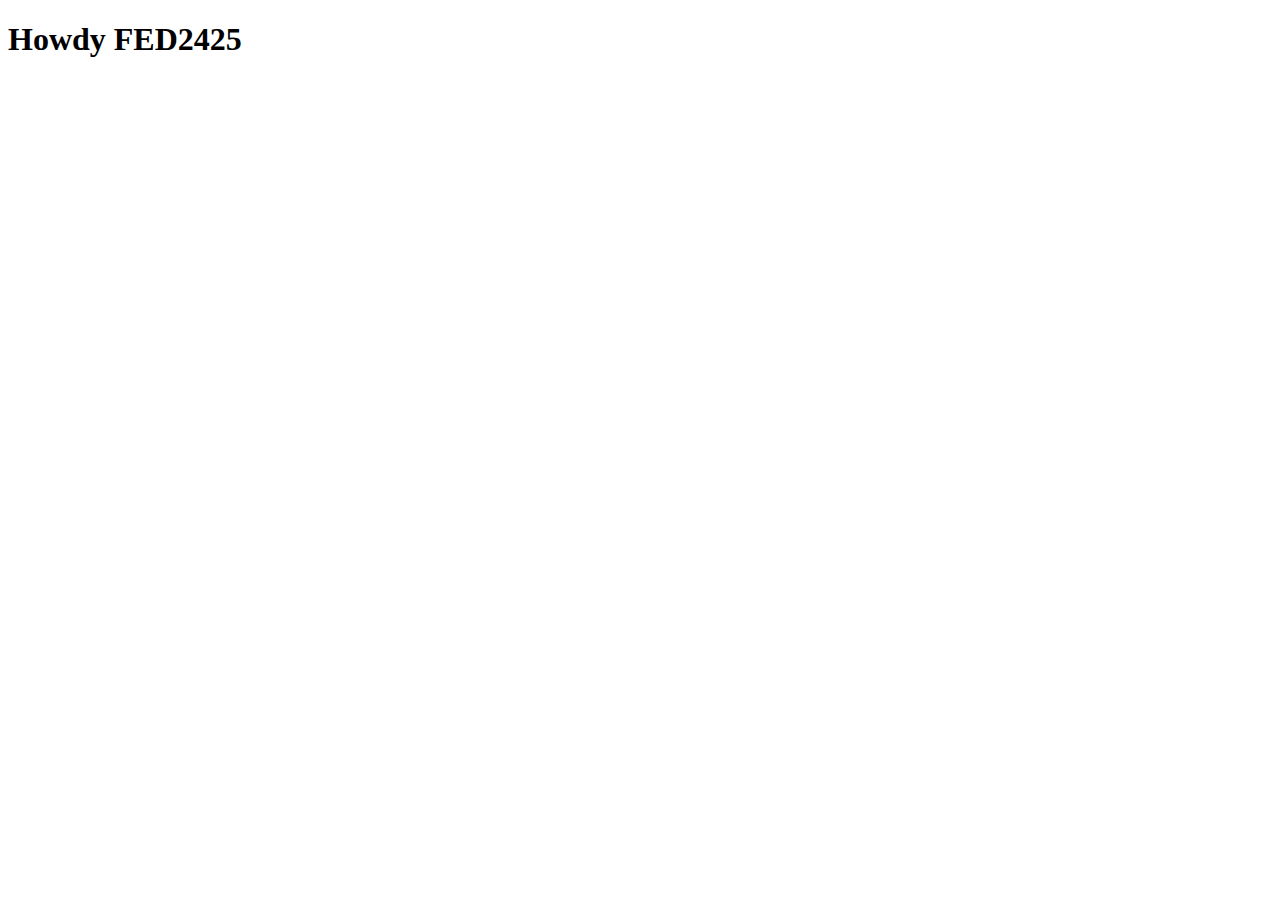
==== index.html @ 62b653eb "Add files via upload" ====
<!DOCTYPE html>
<html lang="nl">
	
<head>
	<meta charset="UTF-8">
	<meta name="author" content="jouw naam">
	<meta name="viewport" content="width=device-width, initial-scale=1">
	
	<title>Howdy FED2425</title>
	
	<link href="styles/style.css" rel="stylesheet">
	<link rel="icon" type="image/svg+xml" href="images/favicon.svg">
</head>

<body>
	<h1>Howdy FED2425</h1>

	<script defer src="scripts/script.js"></script>
</body>
	
</html>
---- styles/style.css ----
/**************/
/* CSS REMEDY */
/**************/
*, *::after, *::before {
  box-sizing:border-box;  
}






/*********************/
/* CUSTOM PROPERTIES */
/*********************/
:root {
	/* startje */
	--color-text:#111;
	--color-background:#eee;
}





/****************/
/* JOUW STYLING */
/****************/

/* jouw code */
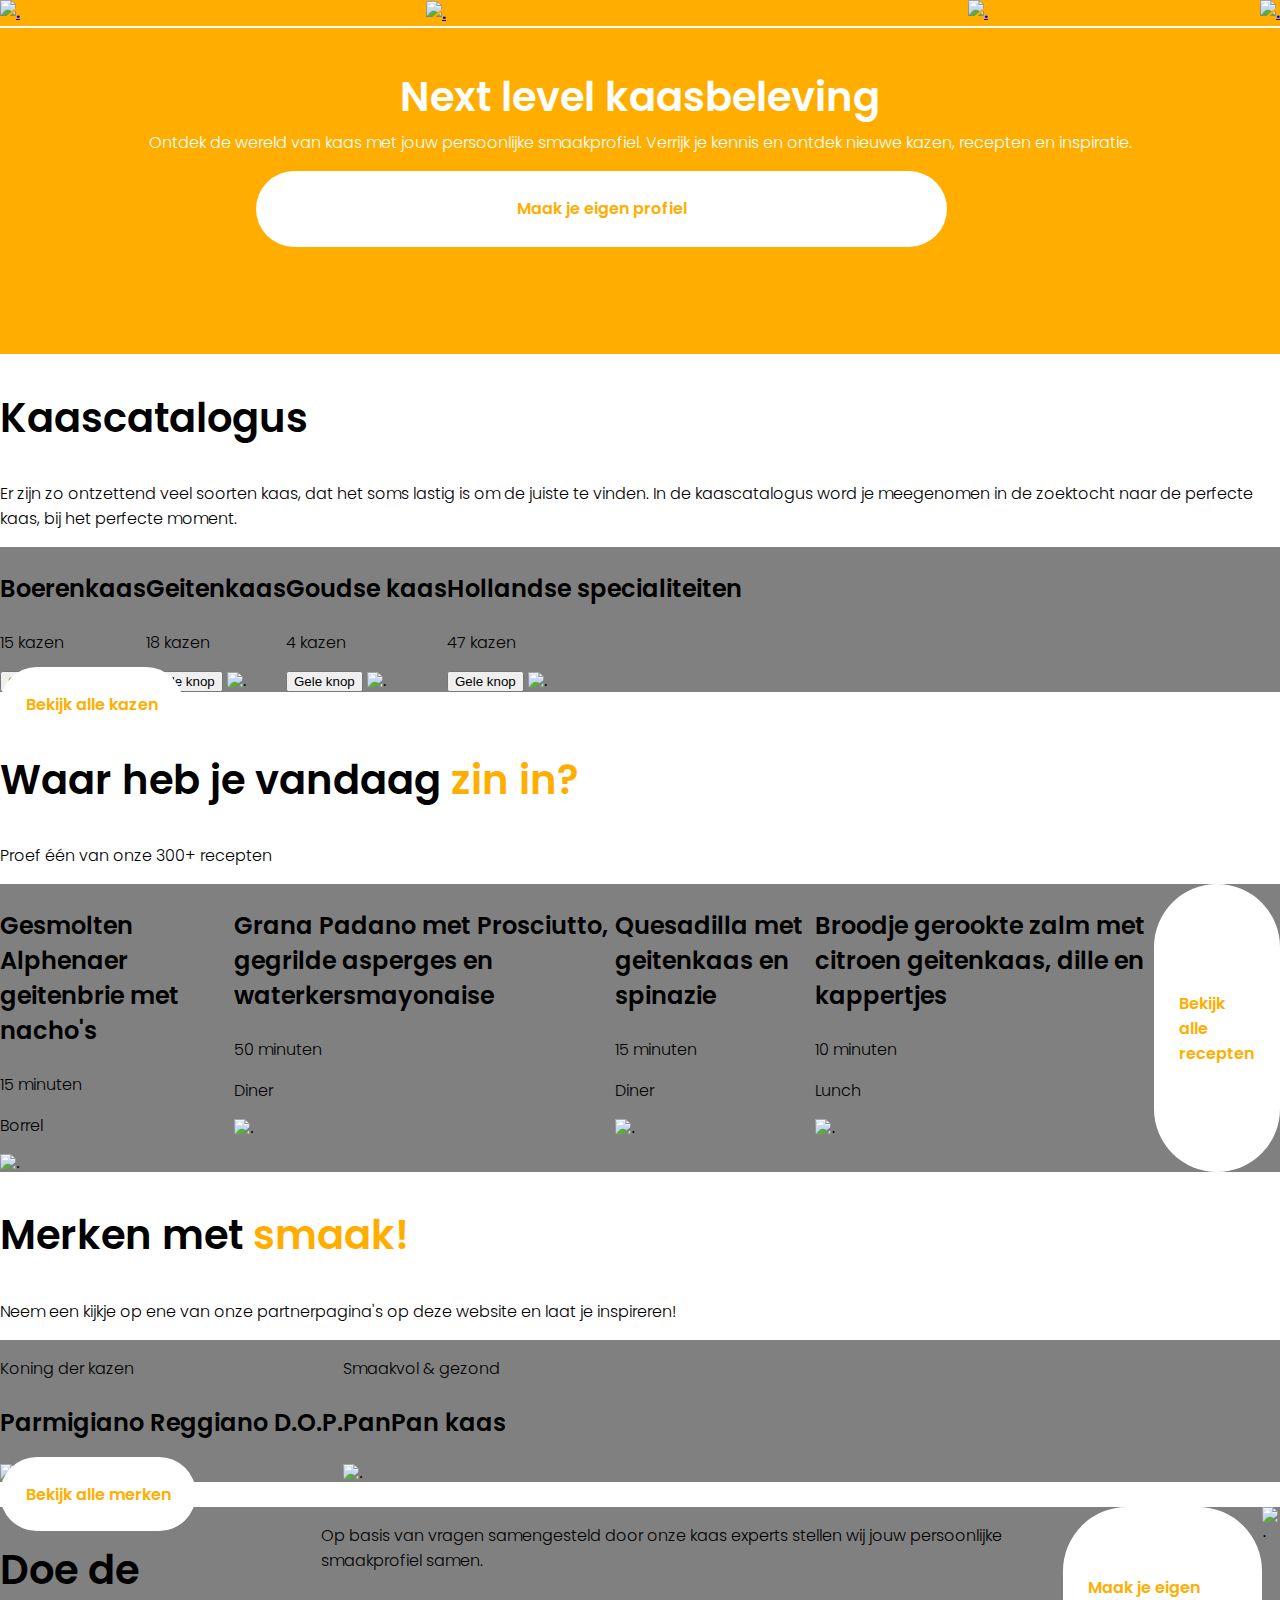
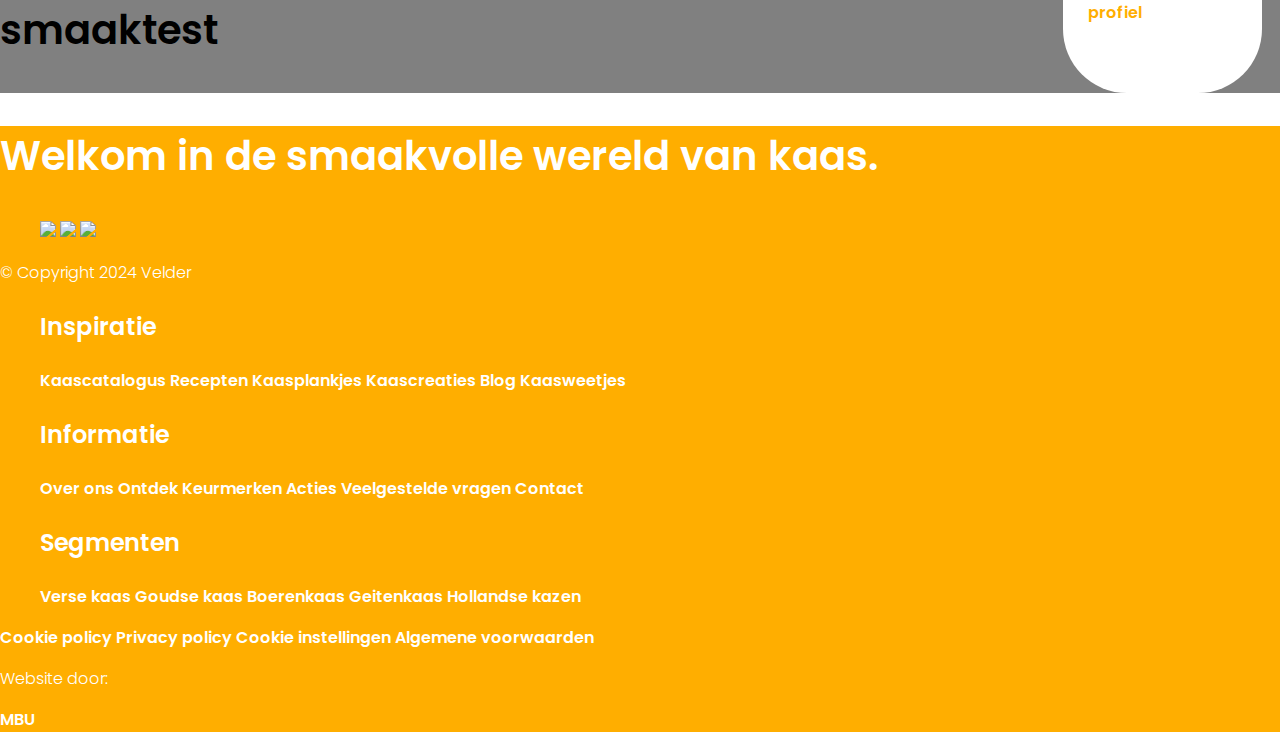
==== commit 94347f37: "Add files via upload" ====
--- a/index.html
+++ b/index.html
@@ -1,21 +1,170 @@
-<!DOCTYPE html>
-<html lang="nl">
-	
-<head>
-	<meta charset="UTF-8">
-	<meta name="author" content="jouw naam">
-	<meta name="viewport" content="width=device-width, initial-scale=1">
-	
-	<title>Howdy FED2425</title>
-	
-	<link href="styles/style.css" rel="stylesheet">
-	<link rel="icon" type="image/svg+xml" href="images/favicon.svg">
-</head>
-
-<body>
-	<h1>Howdy FED2425</h1>
-
-	<script defer src="scripts/script.js"></script>
-</body>
-	
-</html>
+<!DOCTYPE html>
+<html lang="nl">
+<head>
+    <meta charset="UTF-8">
+    <meta name="viewport" content="width=device-width, initial-scale=1.0">
+    <title>Kaas.nl</title>
+    <link rel="stylesheet" href="style.css">
+    <link rel="preconnect" href="https://fonts.googleapis.com">
+    <link rel="preconnect" href="https://fonts.gstatic.com" crossorigin>
+    <link href="https://fonts.googleapis.com/css2?family=Poppins:ital,wght@0,100;0,200;0,300;0,400;0,500;0,600;0,700;0,800;0,900;1,100;1,200;1,300;1,400;1,500;1,600;1,700;1,800;1,900&display=swap" rel="stylesheet">
+</head>
+<body>
+    <header>
+        <nav>
+            <a href="#"><img src="images/menu_burger_wit.png" alt="."></a>
+            <a href="index.html"><img src="images/menu_logo_wit.png" alt="."></a>
+            <a href="#"><img src="images/menu_account_wit.png" alt="."></a>
+            <a href="#"><img src="images/menu_zoek_wit.png" alt="."></a>
+        </nav>
+    </header>
+    <main class="index">
+        <section>
+            <h1>Next level kaasbeleving</h1>
+            <p>Ontdek de wereld van kaas met jouw persoonlijke smaakprofiel. Verrijk je kennis en ontdek nieuwe kazen, recepten en inspiratie.</p>
+            <a href="kaasprofiel.html">Maak je eigen profiel</a>
+            <img src="images/kaasplank.jpg" alt=".">
+            <div>
+                <!-- <img src="images/inspireren_pijl.png" alt=".">
+                <img src="images/inspireren_tekst.png" alt="."> -->
+            </div>
+        </section>
+        <h2>Kaascatalogus</h2>
+        <p>Er zijn zo ontzettend veel soorten kaas, dat het soms lastig is om de juiste te vinden. In de kaascatalogus word je meegenomen in de zoektocht naar de perfecte kaas, bij het perfecte moment.</p>
+        <!-- laadbalkje -->
+        <section> 
+            <article>
+                <h3>Boerenkaas</h3>
+                <p>15 kazen</p>
+                <button>Gele knop</button>
+                <img src="images/soort_boerenkaas.jpg" alt=".">
+            </article>
+            <div>
+                <h3>Geitenkaas</h3>
+                <p>18 kazen</p>
+                <button>Gele knop</button>
+                <img src="images/soort_geitenkaas.jpg" alt=".">
+            </div>
+            <div>
+                <h3>Goudse kaas</h3>
+                <p>4 kazen</p>
+                <button>Gele knop</button>
+                <img src="images/soort_goudsekaas.jpg" alt=".">
+            </div>
+            <div>
+                <h3>Hollandse specialiteiten</h3>
+                <p>47 kazen</p>
+                <button>Gele knop</button>
+                <img src="images/soort_hollandsespecialiteiten.jpg" alt=".">
+            </div>
+            <!-- enzovoort... -->
+        </section> 
+        <a href="#">Bekijk alle kazen</a>
+        <h2>Waar heb je vandaag <strong>zin in?</strong></h2>
+        <p>Proef één van onze 300+ recepten</p>
+        <!-- laadbalkje -->
+        <section>
+            <article>
+                <h3>Gesmolten Alphenaer geitenbrie met nacho's</h3>
+                <!-- icoontje klok -->    
+                <p>15 minuten</p>
+                <!-- icoontje categorie -->    
+                <p>Borrel</p>
+                <img src="images/recept_alpenhaer.jpg" alt=".">
+            </article>
+            <article>
+                <h3>Grana Padano met Prosciutto, gegrilde asperges en waterkersmayonaise</h3>
+                <!-- icoontje klok -->    
+                <p>50 minuten</p>
+                <!-- icoontje categorie -->    
+                <p>Diner</p>
+                <img src="images/recept_grana.jpg" alt=".">
+            </article>
+            <article>
+                <h3>Quesadilla met geitenkaas en spinazie</h3>
+                <!-- icoontje klok -->    
+                <p>15 minuten</p>
+                <!-- icoontje categorie -->    
+                <p>Diner</p>
+                <img src="images/recept_quesillada.jpg" alt=".">
+            </article>
+            <article>
+                <h3>Broodje gerookte zalm met citroen geitenkaas, dille en kappertjes</h3>
+                <!-- icoontje klok -->    
+                <p>10 minuten</p>
+                <!-- icoontje categorie -->    
+                <p>Lunch</p>
+                <img src="images/recept_zalm.jpg" alt=".">
+            </article>
+            <a href="#">Bekijk alle recepten</a>
+        </section>
+        <h2>Merken met <strong>smaak!</strong></h2>
+        <p>Neem een kijkje op ene van onze partnerpagina's op deze website en laat je inspireren!</p>
+        <section>
+            <div>
+                <p>Koning der kazen</p>
+                <h3>Parmigiano Reggiano D.O.P.</h3>
+                <img src="images/merken_parmagiano.jpg" alt=".">
+            </div>
+            <div>
+                <p>Smaakvol & gezond</p>
+                <h3>PanPan kaas</h3>
+                <img src="images/merken_panpan.jpg" alt=".">
+            </div>
+        </section>
+            <a>Bekijk alle merken</a>
+        <section>
+                <h2>Doe de smaaktest</h2>
+                <p>Op basis van vragen samengesteld door onze kaas experts stellen wij jouw persoonlijke smaakprofiel samen.</p>
+                <a href="kaasprofiel.html">Maak je eigen profiel</a>
+                <img src="images/kaasdiagram.svg" alt=".">
+            </div>
+        </section>
+    </main>
+    <footer>
+        <h2>Welkom in de smaakvolle wereld van kaas.</h2>
+        <ul>
+            <a><img src="images/icon_facebook.png"></a>
+            <a><img src="images/icon_insta.png"></a>
+            <a><img src="images/icon_pinterest.png"></a>
+        </ul>
+        <p>© Copyright 2024 Velder</p>
+        <section>
+            <ul>
+                <h3>Inspiratie</h3>
+                <a>Kaascatalogus</a>
+                <a>Recepten</a>
+                <a>Kaasplankjes</a>
+                <a>Kaascreaties</a>
+                <a>Blog</a>
+                <a>Kaasweetjes</a>
+            </ul>
+            <ul>
+                <h3>Informatie</h3>
+                <a>Over ons</a>
+                <a>Ontdek</a>
+                <a>Keurmerken</a>
+                <a>Acties</a>
+                <a>Veelgestelde vragen</a>
+                <a>Contact</a>  
+            </ul>
+            <ul>
+                <h3>Segmenten</h3>
+                <a>Verse kaas</a>
+                <a>Goudse kaas</a>
+                <a>Boerenkaas</a>
+                <a>Geitenkaas</a>
+                <a>Hollandse kazen</a>
+            </ul>
+        </section>
+        <section>
+            <a>Cookie policy</a>
+            <a>Privacy policy</a>
+            <a>Cookie instellingen</a>
+            <a>Algemene voorwaarden</a>          
+            <p>Website door:</p>
+            <a>MBU</a>
+        </section>
+    </footer>
+</body>
+</html>--- a/style.css
+++ b/style.css
@@ -0,0 +1,252 @@
+/*/////////////////////ALGEMEEN///////////////////*/
+
+:root {
+    --kaas-geel: rgb(255, 174, 0);
+    --lichte-tekst: white;
+    --donkere-tekst: black;
+    width: 100%;
+    height: 100%;
+  }
+  
+body{
+    width: 100%;
+    height: 100%;
+    margin: 0;
+    left: 0;
+    top: 0;
+}
+
+/*/////////////////////TYPOGRAFIE///////////////////*/
+
+h1, h2, h3, p, a {
+    font-family: "Poppins", sans-serif;
+    font-weight: 540;
+}
+
+h1{
+    font-size: 2.5em;
+}
+
+h2{
+    font-size: 2.5em;
+}
+
+h3{
+    font-size: 1.5em;
+}
+
+p {
+    font-size: 1em;
+    font-weight: 350;
+}
+
+strong {
+    color: var(--kaas-geel);
+    font-weight: 540;
+}
+
+/*/////////////////////STRUCTUUR///////////////////*/
+main{
+    background-color: var(--lichte-tekst)
+}
+
+header, footer {
+    background-color: var(--kaas-geel);
+    color: var(--lichte-tekst)
+}
+
+body{
+    background-color: var(--lichte-tekst)
+}
+/*/////////////////////HEADER///////////////////*/
+header{
+    border-bottom: 0.15em solid var(--lichte-tekst);
+    position: fixed;
+    top: 0;
+    z-index: 9999;
+    left: 0;
+    right: 0;
+}
+
+nav {
+    display: flex;
+    align-content: center;
+    justify-content: space-between;
+}
+
+nav a img {
+    max-height: 3em;
+    position: relative;
+    }
+
+nav a:nth-of-type(2) img{
+    max-height: 1.7em;
+    margin-bottom: 0%;
+    left: 30%;
+    margin-top: 7%;
+}
+
+nav a:nth-of-type(3){
+    position: relative;
+    right: -10%;
+}  
+nav a:nth-of-type(4){
+    position: relative;
+    right: 0;
+}   
+
+
+
+/*//////////////////////////////////////////////////INDEX/////////////////////////////////////////////*/
+main a{
+    background-color: var(--lichte-tekst);
+    padding: 2%;
+    border-radius: 4em;
+    color: var(--kaas-geel);
+    text-decoration: none;
+    padding-left: 2%;
+    padding-right: 2%;
+    align-content: center;
+}
+
+main img{
+    max-width: 100%;
+}
+
+/*/////////////////////KOPSTUKJE///////////////////*/
+.index section:nth-of-type(1){
+    background-color: var(--kaas-geel);
+    color: white;
+    display: flex;
+    flex-direction: column;
+    justify-content: center;
+    text-align: center;
+    height: auto;
+    position: relative;
+}
+
+.index section:nth-of-type(1) a{
+    background-color: var(--lichte-tekst);
+    padding: 2%;
+    border-radius: 4em;
+    color: var(--kaas-geel);
+    text-decoration: none;
+    padding-left: 2%;
+    padding-right: 2%;
+    align-content: center;
+}
+
+.index section:nth-of-type(1) img{
+    position: relative;
+    right: 2em;
+    top: 2em;
+    border-top-right-radius: 8em;
+    max-height: 19em;
+    object-fit: cover;
+    }
+
+.index h1{
+    position: relative;
+    top: 1em;
+}
+
+.index section:nth-of-type(1) a{
+    width: 50%;
+    margin-left: 20%;
+    margin-bottom: 7%;
+   }
+
+.index section:nth-of-type(2){
+    display: flex;
+    background-color: grey;
+    overflow: auto;
+}
+
+.index section:nth-of-type(3){
+    display: flex;
+    background-color: grey;
+    overflow: auto;
+}
+
+.index section:nth-of-type(4){
+    display: flex;
+    background-color: grey;
+    overflow: auto;
+}
+
+.index section:nth-of-type(5){
+    display: flex;
+    background-color: grey;
+    overflow: auto;
+}
+
+
+
+
+
+
+
+
+
+
+
+
+
+/* 
+h1{
+    margin-top: 14.5em;
+}
+
+main a{
+    background-color: var(--lichte-tekst);
+    padding: 2%;
+    border-radius: 4em;
+    color: var(--kaas-geel);
+    text-decoration: none;
+    padding-left: 2%;
+    padding-right: 2%;
+    align-content: center;
+}
+
+main img{
+    max-width: 100%;
+}
+
+.index section:nth-of-type(1){
+    background-color: var(--kaas-geel);
+    color: white;
+    display: flex;
+    flex-direction: column;
+    justify-content: center;
+    text-align: center;
+    max-height: 50em;
+    object-fit: cover;
+}
+
+
+
+.index section:nth-of-type(1) a{
+ width: 50%;
+ margin-left: 20%;
+ margin-bottom: 7%;
+}
+
+.index section:nth-of-type(1) p{
+    margin-top: -5%;
+    margin-left: 5%;
+    margin-right: 5%;
+   }
+
+   
+.index section:nth-of-type(1) img{
+position: relative;
+right: 2em;
+top: 5;
+border-top-right-radius: 8em;
+max-height: 19em;
+object-fit: cover;
+}
+
+section:nth-of-type(1)>div:nth-of-type(1)>img{
+position: relative;
+} */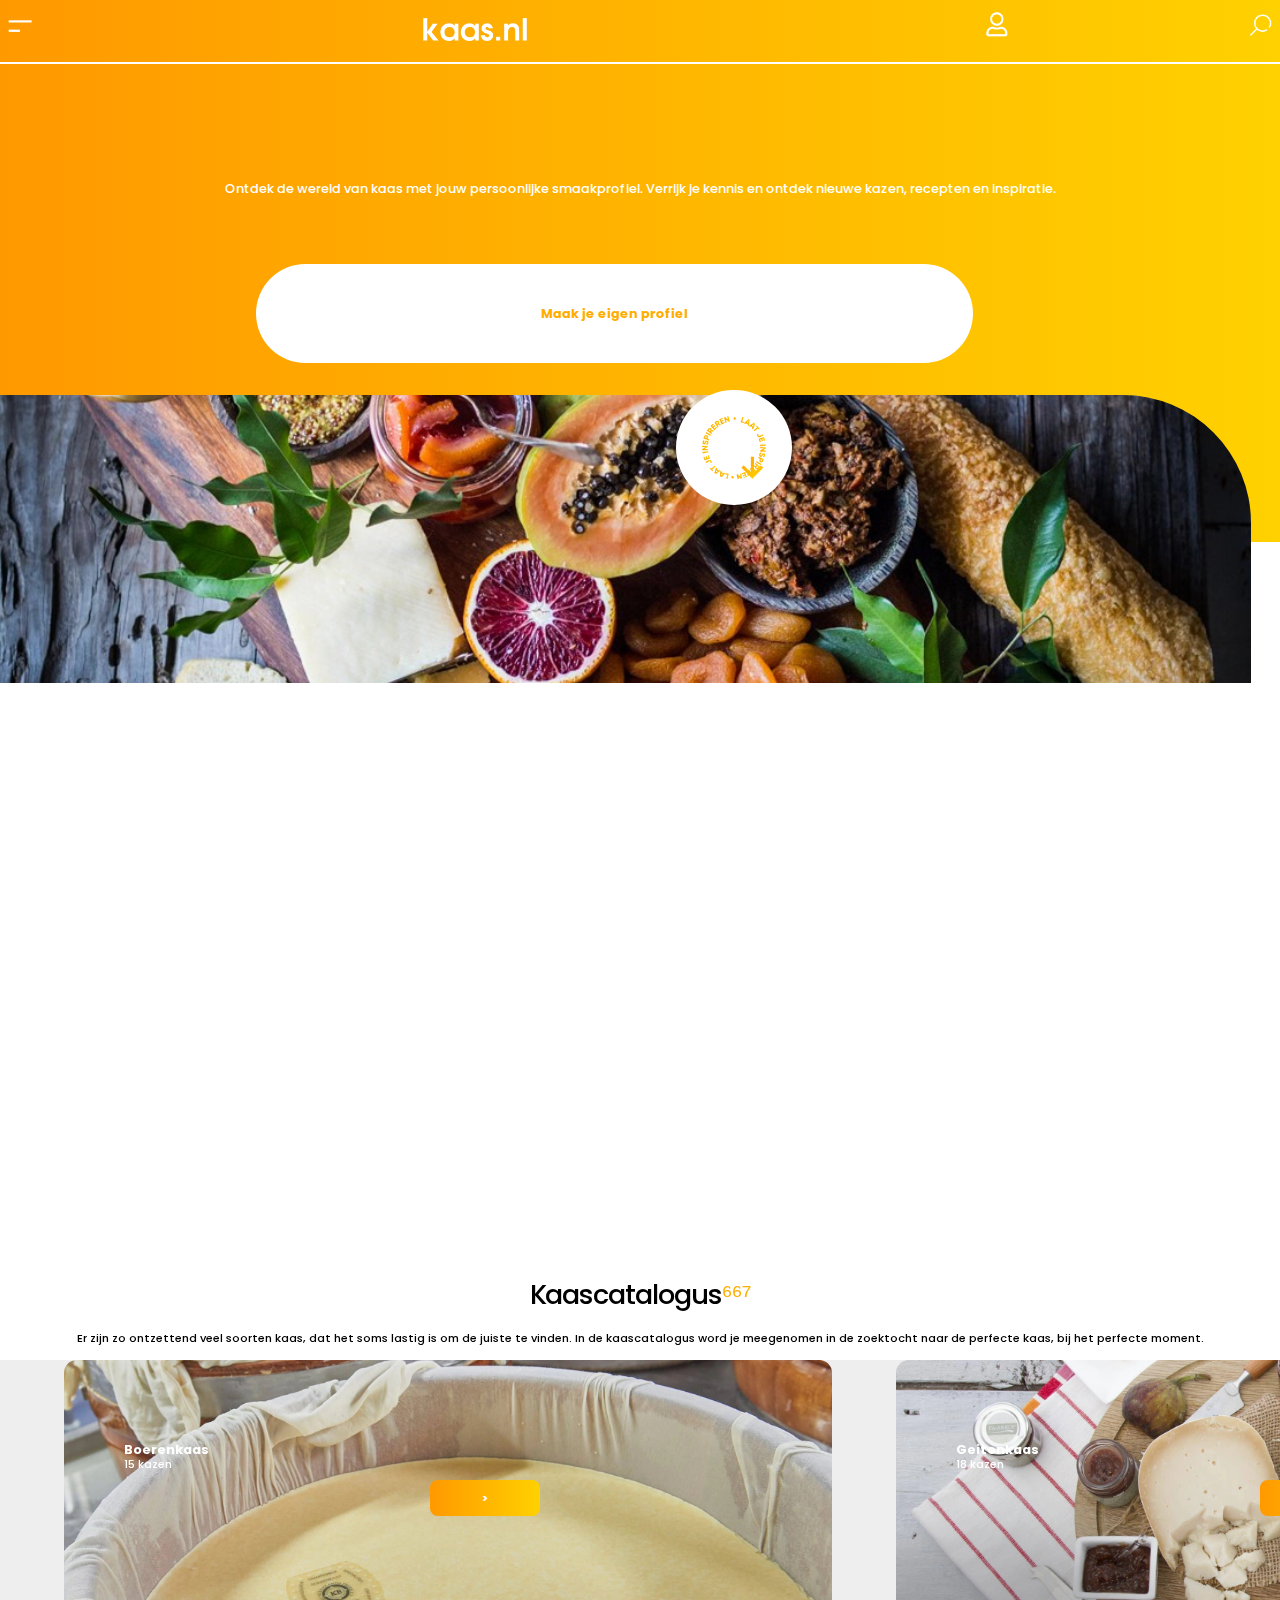
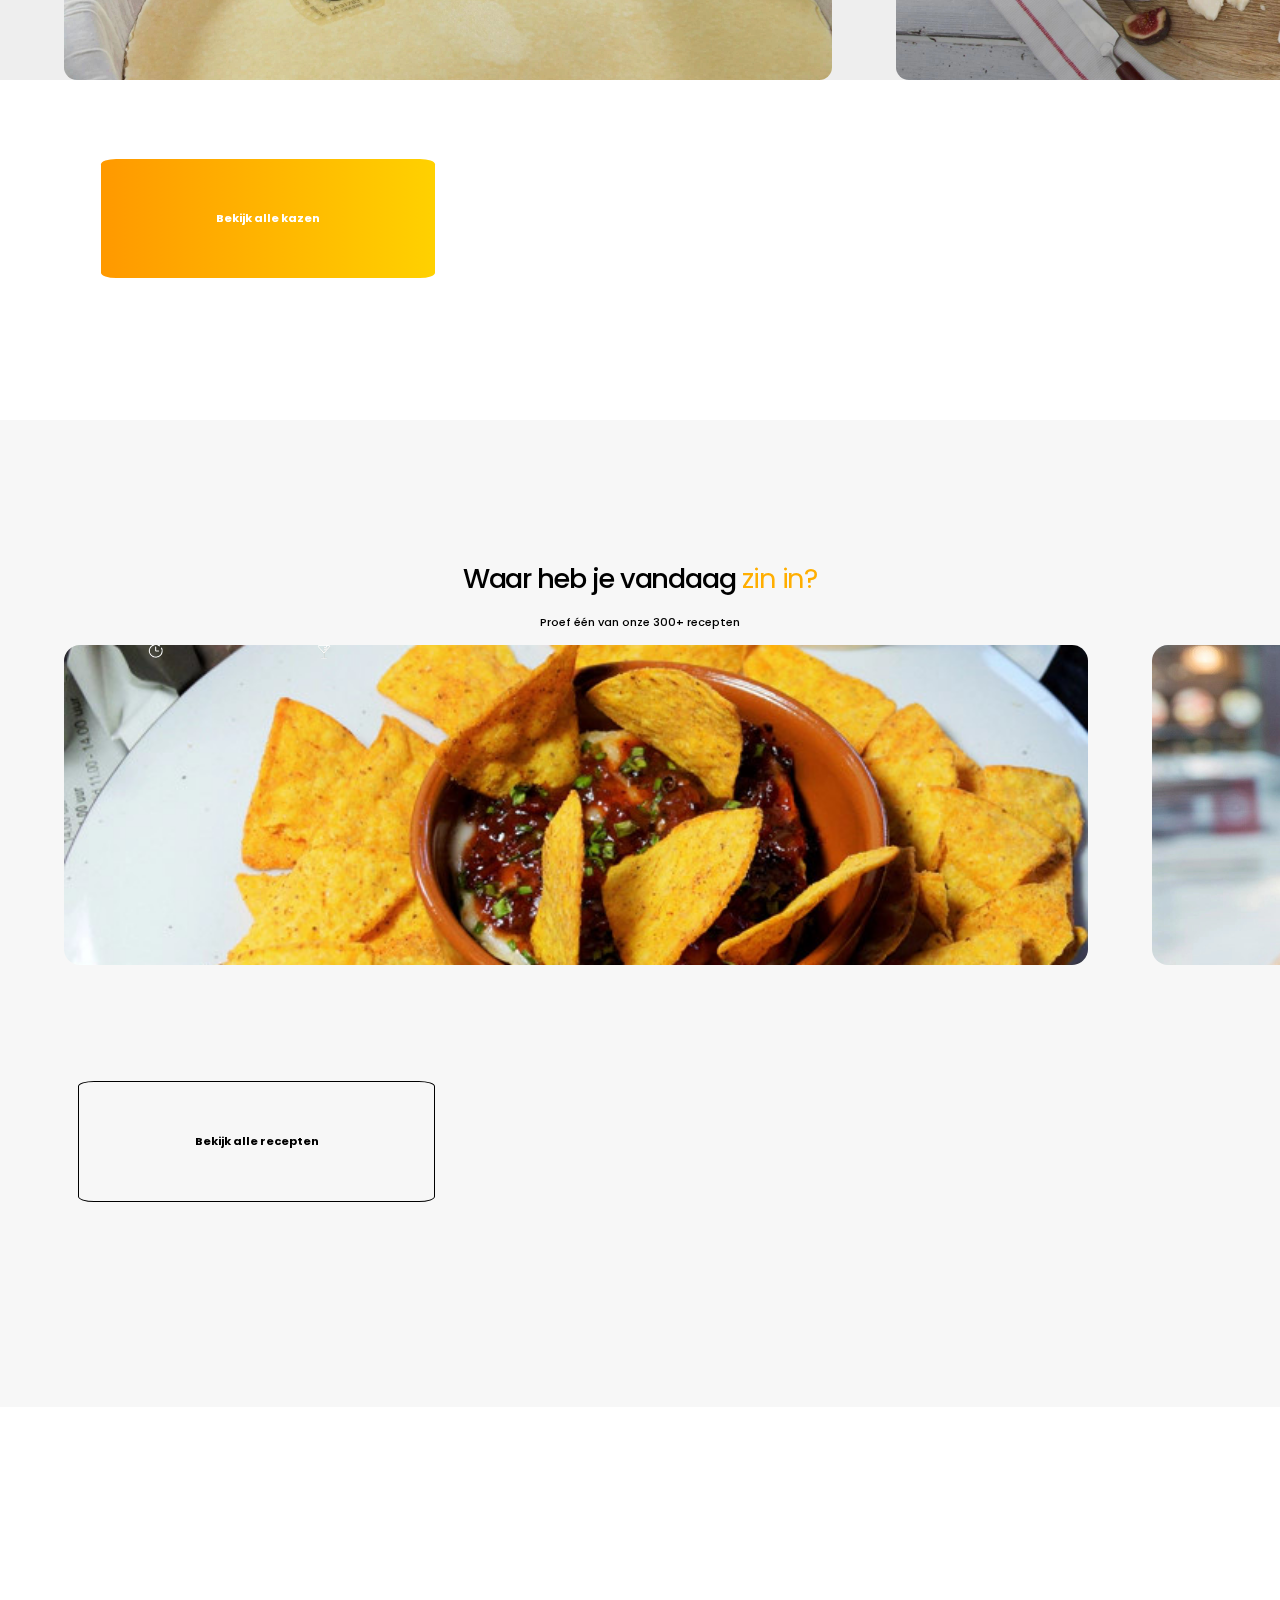
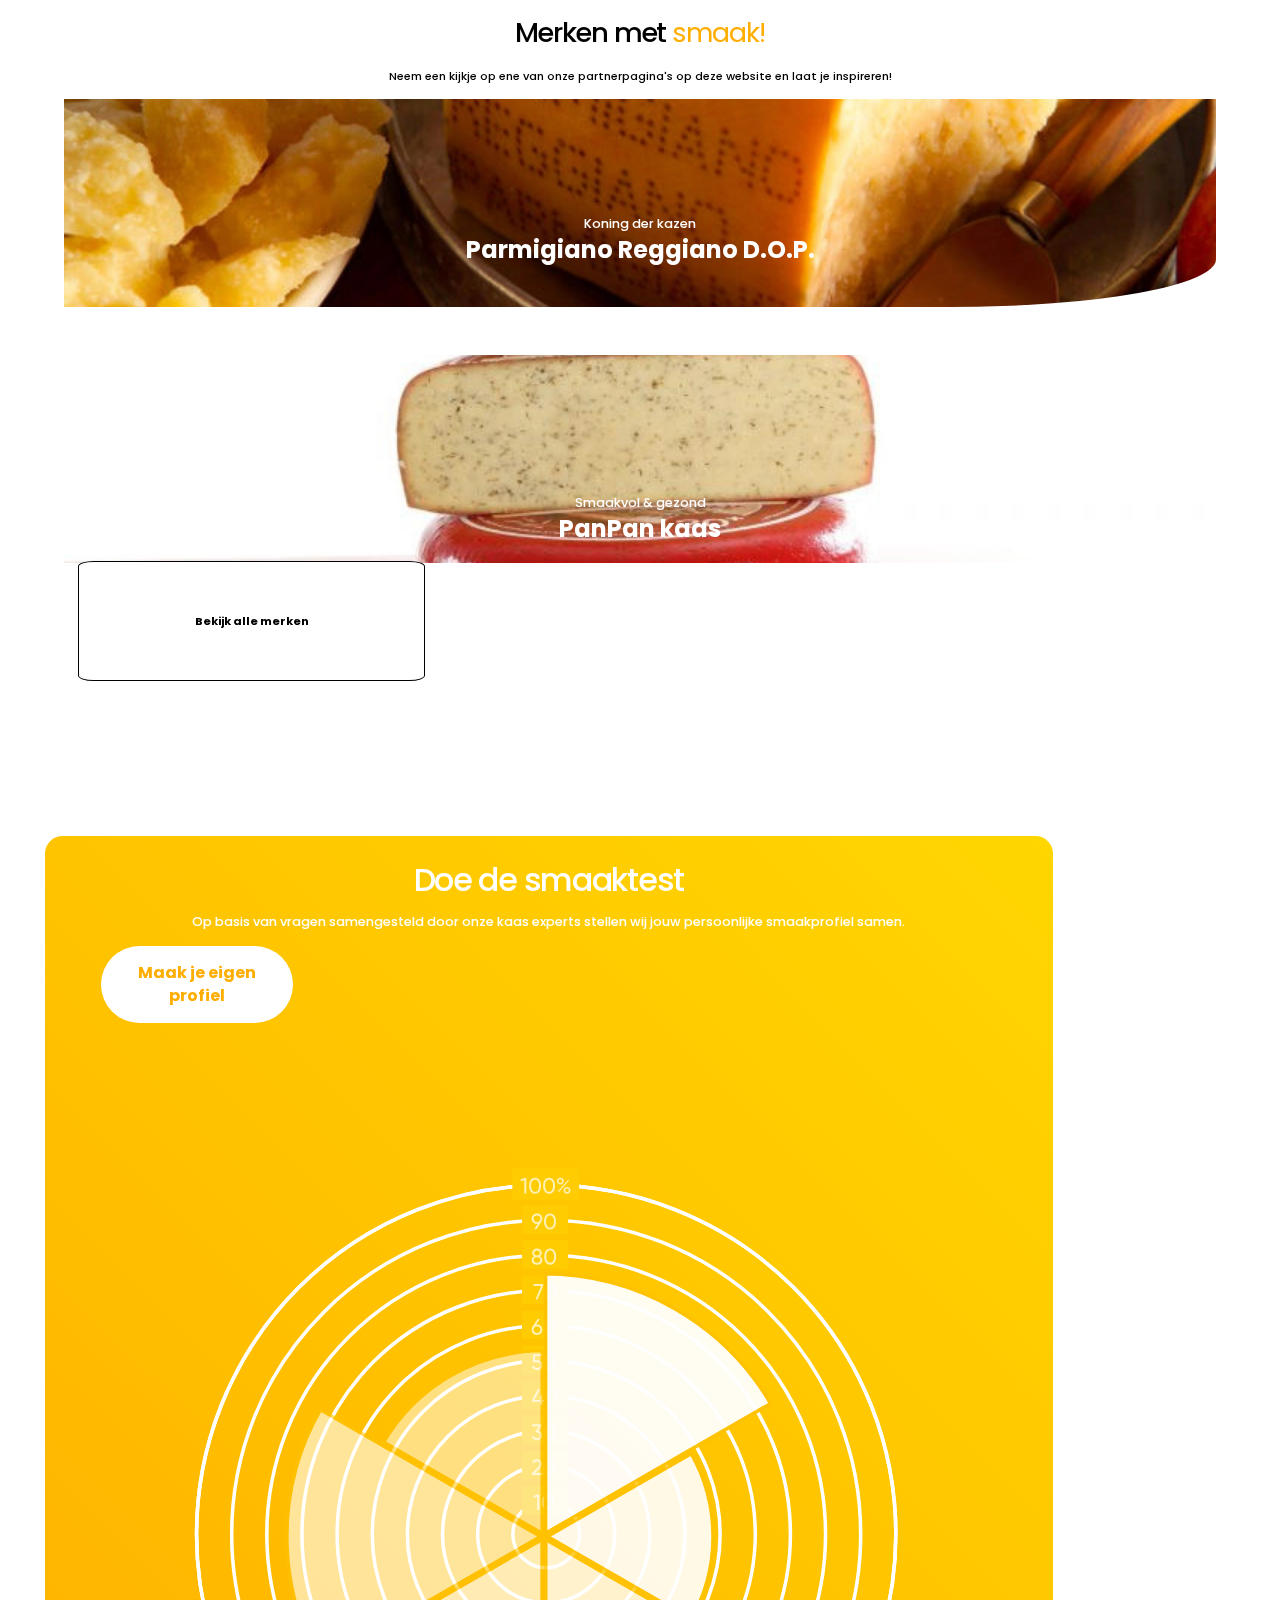
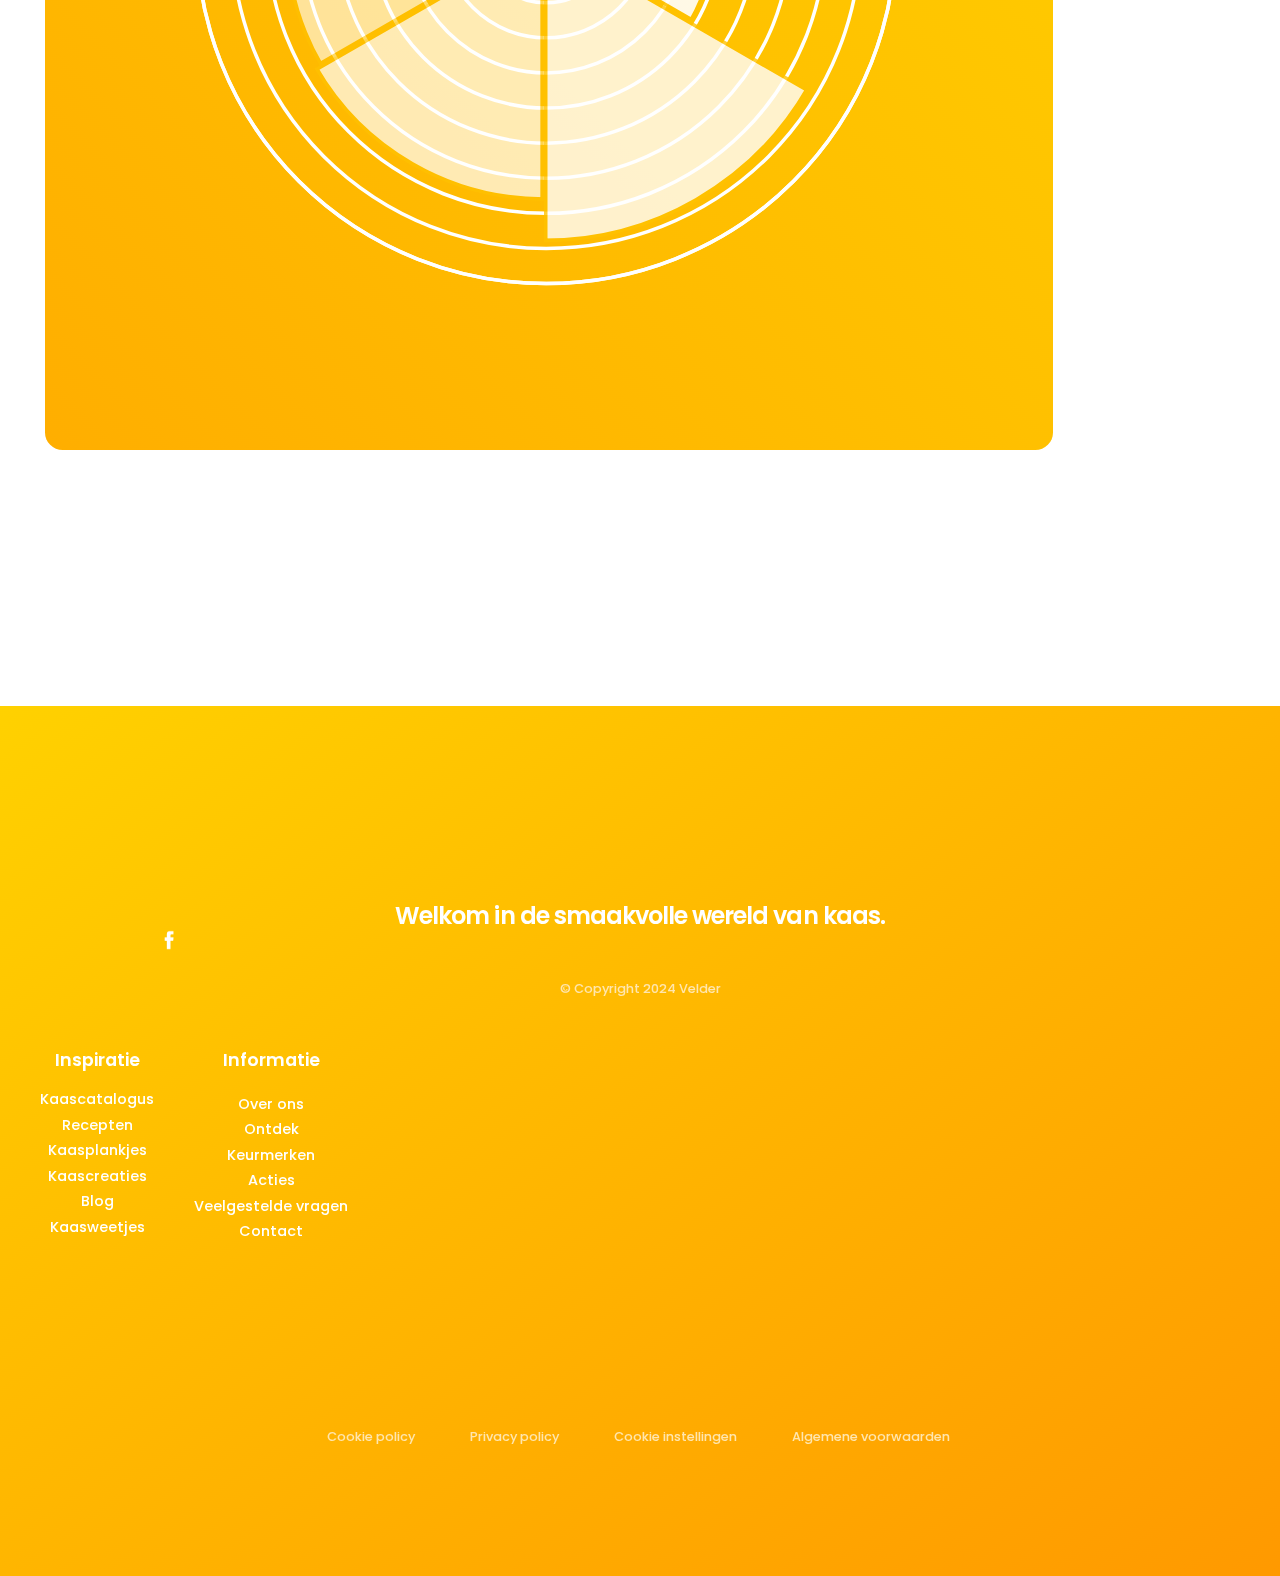
==== commit 9865a706: "Add files via upload" ====
--- a/index.html
+++ b/index.html
@@ -3,167 +3,209 @@
 <head>
     <meta charset="UTF-8">
     <meta name="viewport" content="width=device-width, initial-scale=1.0">
-    <title>Kaas.nl</title>
+    <title>Alles over kaas - Kaas.nl</title>
     <link rel="stylesheet" href="style.css">
     <link rel="preconnect" href="https://fonts.googleapis.com">
     <link rel="preconnect" href="https://fonts.gstatic.com" crossorigin>
     <link href="https://fonts.googleapis.com/css2?family=Poppins:ital,wght@0,100;0,200;0,300;0,400;0,500;0,600;0,700;0,800;0,900;1,100;1,200;1,300;1,400;1,500;1,600;1,700;1,800;1,900&display=swap" rel="stylesheet">
+    <script src="script.js"></script>
 </head>
-<body>
+<body class="index">
     <header>
         <nav>
-            <a href="#"><img src="images/menu_burger_wit.png" alt="."></a>
-            <a href="index.html"><img src="images/menu_logo_wit.png" alt="."></a>
-            <a href="#"><img src="images/menu_account_wit.png" alt="."></a>
-            <a href="#"><img src="images/menu_zoek_wit.png" alt="."></a>
+            <a href="#"><img src="images/menu_burger_wit.png" alt="Een hamburgermenu."></a>
+            <a href="index.html"><img src="images/menu_logo_wit.png" alt="Het logo van Kaas.nl."></a>
+            <a href="#"><img src="images/menu_account_wit.png" alt="Een account-icoontje."></a>
+            <a href="#"><img src="images/menu_zoek_wit.png" alt="Een zoeken-icoontje."></a>
         </nav>
     </header>
-    <main class="index">
-        <section>
+    <main>
+        <section class="kopstukje">
             <h1>Next level kaasbeleving</h1>
             <p>Ontdek de wereld van kaas met jouw persoonlijke smaakprofiel. Verrijk je kennis en ontdek nieuwe kazen, recepten en inspiratie.</p>
             <a href="kaasprofiel.html">Maak je eigen profiel</a>
-            <img src="images/kaasplank.jpg" alt=".">
+            <img src="images/kaasplank.jpg" alt="Een tafel met een borrelplank waarop vershillende kazen en noten zijn uitgestald.">
             <div>
-                <!-- <img src="images/inspireren_pijl.png" alt=".">
-                <img src="images/inspireren_tekst.png" alt="."> -->
+                <img src="images/inspireren_tekst.png" alt=".">
+                <img src="images/inspireren_pijl.png" alt=".">
             </div>
         </section>
-        <h2>Kaascatalogus</h2>
-        <p>Er zijn zo ontzettend veel soorten kaas, dat het soms lastig is om de juiste te vinden. In de kaascatalogus word je meegenomen in de zoektocht naar de perfecte kaas, bij het perfecte moment.</p>
-        <!-- laadbalkje -->
-        <section> 
-            <article>
-                <h3>Boerenkaas</h3>
-                <p>15 kazen</p>
-                <button>Gele knop</button>
-                <img src="images/soort_boerenkaas.jpg" alt=".">
-            </article>
-            <div>
-                <h3>Geitenkaas</h3>
-                <p>18 kazen</p>
-                <button>Gele knop</button>
-                <img src="images/soort_geitenkaas.jpg" alt=".">
-            </div>
-            <div>
-                <h3>Goudse kaas</h3>
-                <p>4 kazen</p>
-                <button>Gele knop</button>
-                <img src="images/soort_goudsekaas.jpg" alt=".">
-            </div>
-            <div>
-                <h3>Hollandse specialiteiten</h3>
-                <p>47 kazen</p>
-                <button>Gele knop</button>
-                <img src="images/soort_hollandsespecialiteiten.jpg" alt=".">
-            </div>
-            <!-- enzovoort... -->
-        </section> 
+        <section class="kaascatalogus">
+            <h2>Kaascatalogus<strong>⁶⁶⁷</strong></h2>
+            <p>Er zijn zo ontzettend veel soorten kaas, dat het soms lastig is om de juiste te vinden. In de kaascatalogus word je meegenomen in de zoektocht naar de perfecte kaas, bij het perfecte moment.</p>
+            <!-- laadbalkje -->
+            <section> 
+                <article>
+                    <img src="images/soort_boerenkaas.jpg" alt="Een boerenkaas die gemaakt wordt in een grote ton.">
+                    <div>
+                        <div>
+                            <h3>Boerenkaas</h3>
+                            <p>15 kazen</p>
+                        </div>
+                        <a>></a>
+                    </div>
+                </article>
+                <article>
+                    <img src="images/soort_geitenkaas.jpg" alt="Een borrelplank met geitenkaas en verschillende soorten jam.">
+                    <div>
+                        <div>
+                            <h3>Geitenkaas</h3>
+                            <p>18 kazen</p>
+                        </div>
+                        <a>></a>
+                    </div>
+                </article>
+                <article>
+                    <img src="images/soort_goudsekaas.jpg" alt="Een snijplank met een stuk goudse kaas, druiven, en toastjes..">
+                    <div>
+                        <div>
+                            <h3>Goudse kaas</h3>
+                            <p>4 kazen</p>
+                        </div>    
+                        <a>></a>
+                    </div>    
+                </article>
+                <article>
+                    <img src="images/soort_hollandsespecialiteiten.jpg" alt="Een borrelplank met druiven en een speciaalkaas, aan de buitenkand bekleed met noten.">
+                    <div>
+                        <div>
+                            <h3>Specialiteiten</h3>
+                            <p>47 kazen</p>
+                        </div>    
+                        <a>></a>
+                    </div>
+                </article>
+            </section> 
         <a href="#">Bekijk alle kazen</a>
-        <h2>Waar heb je vandaag <strong>zin in?</strong></h2>
-        <p>Proef één van onze 300+ recepten</p>
-        <!-- laadbalkje -->
-        <section>
-            <article>
-                <h3>Gesmolten Alphenaer geitenbrie met nacho's</h3>
-                <!-- icoontje klok -->    
-                <p>15 minuten</p>
-                <!-- icoontje categorie -->    
-                <p>Borrel</p>
-                <img src="images/recept_alpenhaer.jpg" alt=".">
-            </article>
-            <article>
-                <h3>Grana Padano met Prosciutto, gegrilde asperges en waterkersmayonaise</h3>
-                <!-- icoontje klok -->    
-                <p>50 minuten</p>
-                <!-- icoontje categorie -->    
-                <p>Diner</p>
-                <img src="images/recept_grana.jpg" alt=".">
-            </article>
-            <article>
-                <h3>Quesadilla met geitenkaas en spinazie</h3>
-                <!-- icoontje klok -->    
-                <p>15 minuten</p>
-                <!-- icoontje categorie -->    
-                <p>Diner</p>
-                <img src="images/recept_quesillada.jpg" alt=".">
-            </article>
-            <article>
-                <h3>Broodje gerookte zalm met citroen geitenkaas, dille en kappertjes</h3>
-                <!-- icoontje klok -->    
-                <p>10 minuten</p>
-                <!-- icoontje categorie -->    
-                <p>Lunch</p>
-                <img src="images/recept_zalm.jpg" alt=".">
-            </article>
+        </section>
+        <section class="recepten">      
+            <h2>Waar heb je vandaag <strong>zin in?</strong></h2>
+            <p>Proef één van onze 300+ recepten</p>
+            <!-- laadbalkje -->
+            <section>
+                <article>
+                    <img src="images/recept_alpenhaer.jpg" alt="Een schaal nacho's, met roomkaas om ze in te dippen.">
+                    <div> 
+                        <h3>Gesmolten Alphenaer geitenbrie met nacho's</h3>   
+                        <div>
+                            <img src="images/icon_klokje2.png" alt="Een icoontje van een klokje.">
+                            <p>15 minuten</p>
+                            <img src="images/icon_borrel.png" alt="Een icoontje van een lunchmaaltijd.">
+                            <p>Borrel</p>
+                        </div> 
+                    </div> 
+                </article>
+                <article>
+                    <img src="images/recept_grana.jpg" alt="Een bord met ham en groenten, met erachter een grote Grana Padano-kaas, door de helft gesneden.">
+                    <div>
+                        <h3>Grana Padano met Prosciutto, gegrilde asperges en waterkersmayonaise</h3>   
+                        <div>
+                            <img src="images/icon_klokje2.png" alt="Een icoontje van een klokje.">
+                            <p>50 minuten</p>   
+                            <img src="images/icon_diner.png" alt="Een icoontje van een dinermaaltijd.">
+                            <p>Diner</p>
+                        </div>
+                    </div>
+                </article>
+                <article>
+                    <img src="images/recept_quesillada.jpg" alt="Een bordje met twee quesillada's, met salade ernaast.">
+                    <div>
+                        <h3>Quesadilla met geitenkaas en spinazie</h3> 
+                        <div>
+                            <img src="images/icon_klokje2.png" alt="Een icoontje van een klokje.">
+                            <p>15 minuten</p> 
+                            <img src="images/icon_diner.png" alt="Een icoontje van een dinermaaltijd.">
+                            <p>Diner</p>
+                        </div> 
+                    </div>
+                </article>
+                <article>
+                    <img src="images/recept_zalm.jpg" alt="Een opengesneden kaiserbroodje, belegd met roomkaas en zalm.">
+                    <div>
+                        <h3>Broodje gerookte zalm met citroen geitenkaas, dille en kappertjes</h3>
+                        <div>
+                            <img src="images/icon_klokje2.png" alt="Een icoontje van een klokje.">
+                            <p>10 minuten</p>
+                            <img src="images/icon_lunch.png" alt="Een icoontje van een lunchmaaltijd.">
+                            <p>Lunch</p>
+                        </div> 
+                    </div>
+                </article>
+            </section>
             <a href="#">Bekijk alle recepten</a>
         </section>
+        <section class="merken">
         <h2>Merken met <strong>smaak!</strong></h2>
         <p>Neem een kijkje op ene van onze partnerpagina's op deze website en laat je inspireren!</p>
-        <section>
-            <div>
-                <p>Koning der kazen</p>
-                <h3>Parmigiano Reggiano D.O.P.</h3>
-                <img src="images/merken_parmagiano.jpg" alt=".">
-            </div>
-            <div>
-                <p>Smaakvol & gezond</p>
-                <h3>PanPan kaas</h3>
-                <img src="images/merken_panpan.jpg" alt=".">
-            </div>
-        </section>
+            <section>
+                <article>
+                    <img src="images/merken_parmagiano.jpg" alt="De zijkant van een wiel kaas, met erop gebrand de tekst Parmagiano Reggiano.">
+                    <div>
+                        <p>Koning der kazen</p>
+                        <h3>Parmigiano Reggiano D.O.P.</h3>
+                    </div>
+                </article>
+                <article>
+                    <img src="images/merken_panpan.jpg" alt="Een stapel kazen van het merk PanPan, gesneden in verschillende formaten.">
+                    <div>
+                        <p>Smaakvol & gezond</p>
+                        <h3>PanPan kaas</h3>
+                    </div>
+                </article>
+            </section>
             <a>Bekijk alle merken</a>
-        <section>
+        </section>
+        <section class="smaaktest">
                 <h2>Doe de smaaktest</h2>
                 <p>Op basis van vragen samengesteld door onze kaas experts stellen wij jouw persoonlijke smaakprofiel samen.</p>
                 <a href="kaasprofiel.html">Maak je eigen profiel</a>
-                <img src="images/kaasdiagram.svg" alt=".">
-            </div>
+                <img src="images/kaasdiagram.svg" alt="Een illustratief cirkeldiagram.">
         </section>
     </main>
     <footer>
         <h2>Welkom in de smaakvolle wereld van kaas.</h2>
         <ul>
-            <a><img src="images/icon_facebook.png"></a>
-            <a><img src="images/icon_insta.png"></a>
-            <a><img src="images/icon_pinterest.png"></a>
+            <a><img src="images/icon_facebook.png" alt="Het logo van Facebook."></a>
+            <a><img src="images/icon_insta.png" alt="Het logo van Instagram."></a>
+            <a><img src="images/icon_pinterest.png" alt="Het logo van Pinterest."></a>
         </ul>
         <p>© Copyright 2024 Velder</p>
         <section>
             <ul>
-                <h3>Inspiratie</h3>
-                <a>Kaascatalogus</a>
-                <a>Recepten</a>
-                <a>Kaasplankjes</a>
-                <a>Kaascreaties</a>
-                <a>Blog</a>
-                <a>Kaasweetjes</a>
+                <li><h3>Inspiratie</h3></li>
+                <li><a>Kaascatalogus</a></li>
+                <li><a>Recepten</a></li>
+                <li><a>Kaasplankjes</a></li>
+                <li><a>Kaascreaties</a></li>
+                <li><a>Blog</a></li>
+                <li><a>Kaasweetjes</a></li>
             </ul>
             <ul>
-                <h3>Informatie</h3>
-                <a>Over ons</a>
-                <a>Ontdek</a>
-                <a>Keurmerken</a>
-                <a>Acties</a>
-                <a>Veelgestelde vragen</a>
-                <a>Contact</a>  
+                <li><h3>Informatie</h3></li>
+                <li><a>Over ons</a></li>
+                <li><a>Ontdek</a></li>
+                <li><a>Keurmerken</a></li>
+                <li><a>Acties</a></li>
+                <li><a>Veelgestelde vragen</a></li>
+                <li><a>Contact</a></li>
             </ul>
-            <ul>
+            <!-- VERDWIJNT OP MOBILE!
+                 <ul>
                 <h3>Segmenten</h3>
                 <a>Verse kaas</a>
                 <a>Goudse kaas</a>
                 <a>Boerenkaas</a>
                 <a>Geitenkaas</a>
                 <a>Hollandse kazen</a>
-            </ul>
+            </ul> -->
         </section>
         <section>
             <a>Cookie policy</a>
             <a>Privacy policy</a>
             <a>Cookie instellingen</a>
             <a>Algemene voorwaarden</a>          
-            <p>Website door:</p>
-            <a>MBU</a>
+            <!-- <p>Website door:</p>
+            <a>MBU</a> -->
         </section>
     </footer>
 </body>
--- a/style.css
+++ b/style.css
@@ -1,12 +1,20 @@
 /*/////////////////////ALGEMEEN///////////////////*/
 
-:root {
-    --kaas-geel: rgb(255, 174, 0);
-    --lichte-tekst: white;
-    --donkere-tekst: black;
-    width: 100%;
-    height: 100%;
-  }
+:root{
+    --kaas-geel: #ffae00;
+    --kaas-lichtgeel: #ffd600;
+    --header-gradient: linear-gradient(90deg, #ff9900, #ffd100);
+    --footer-gradient: linear-gradient(145deg, #ffd100, #ff9900);
+    --smaaktest-gradient: linear-gradient(45deg, var(--kaas-geel), var(--kaas-lichtgeel));
+    --lichte-tekst: #ffffff;
+    --transparante-lijn: #ffffff52;
+    --donkere-tekst: #000000;
+    --lichtgrijs: #f7f7f7;
+    --beige-tekst: #ffe6af;
+    --donkergrijs: #818181;
+    /* bron: https://developer.mozilla.org/en-US/docs/Web/CSS/Using_CSS_custom_properties */
+    /* brom: https://developer.mozilla.org/en-US/docs/Web/CSS/gradient/linear-gradient */
+    }
   
 body{
     width: 100%;
@@ -14,21 +22,45 @@
     margin: 0;
     left: 0;
     top: 0;
+    background-color: var(--lichte-tekst)
 }
 
 /*/////////////////////TYPOGRAFIE///////////////////*/
 
-h1, h2, h3, p, a {
+h1, h2, h3, h4, p, a, li {
     font-family: "Poppins", sans-serif;
-    font-weight: 540;
+    font-weight: 500;
 }
 
 h1{
-    font-size: 2.5em;
+    font-size: 2.3em;
+    line-height: 1.1em;
+    font-weight: 500;
+    letter-spacing: -0.04em;
 }
 
 h2{
-    font-size: 2.5em;
+    font-size: 1.7em;
+    font-weight: 500;
+    text-align: center;
+    letter-spacing: -0.04em;
+    margin-bottom: 0%;
+    margin-left: 1.4em;
+    margin-right: 1.4em; 
+}
+
+h2 + p{
+    text-align: center;
+    font-size: 0.70em;
+    font-weight: 500;
+    line-height: 2em;
+    margin-left: 2em;
+    margin-right: 2em;
+    /* bron: https://developer.mozilla.org/en-US/docs/Web/CSS/Next-sibling_combinator */
+}
+
+h2 strong{
+    font-weight: 400;
 }
 
 h3{
@@ -36,8 +68,15 @@
 }
 
 p {
-    font-size: 1em;
-    font-weight: 350;
+    font-size: 0.8em;
+    font-weight: 500;
+    line-height: 1.7em;
+}
+
+a {
+    font-size: 0.8em;
+    font-weight: 700;
+    line-height: 1.7em;
 }
 
 strong {
@@ -46,18 +85,21 @@
 }
 
 /*/////////////////////STRUCTUUR///////////////////*/
+
 main{
     background-color: var(--lichte-tekst)
 }
 
-header, footer {
-    background-color: var(--kaas-geel);
-    color: var(--lichte-tekst)
-}
-
-body{
-    background-color: var(--lichte-tekst)
-}
+header{
+    background: var(--header-gradient);
+    color: var(--lichte-tekst);
+}
+
+footer{
+    background: var(--footer-gradient);
+    color: var(--lichte-tekst);
+}
+
 /*/////////////////////HEADER///////////////////*/
 header{
     border-bottom: 0.15em solid var(--lichte-tekst);
@@ -70,20 +112,21 @@
 
 nav {
     display: flex;
-    align-content: center;
     justify-content: space-between;
+    max-width: 100%;
 }
 
 nav a img {
     max-height: 3em;
+    margin-top: 14%;
+    margin-bottom: 14%;
     position: relative;
     }
 
 nav a:nth-of-type(2) img{
-    max-height: 1.7em;
-    margin-bottom: 0%;
+    max-height: 1.8em;
     left: 30%;
-    margin-top: 7%;
+    margin-top: 17%;
 }
 
 nav a:nth-of-type(3){
@@ -96,6 +139,99 @@
 }   
 
 
+.wit{
+    background-color: var(--lichte-tekst);
+}
+.wit img{
+    filter: invert(100%);
+    /* bron: https://developer.mozilla.org/en-US/docs/Web/CSS/filter */
+}
+
+/*/////////////////////FOOTER///////////////////*/
+
+footer{
+    padding-top: 5%;
+    margin-top: 20%;
+    text-align: center;
+}
+
+footer h2{
+    font-size: 1.5em;
+    margin-left: 4%;
+    margin-right: 4%;
+    margin-top: 10%;
+    font-weight: 600;
+    margin-bottom: -2%;
+}
+
+footer>ul:nth-of-type(1){
+    display: flex;
+    max-width: 100%;
+    overflow: hidden;
+    margin-left: 5%;
+}
+
+footer>ul>a{
+    width: 10em;
+    margin-right: -28%;
+}
+
+footer>ul>a img{
+    width: 2.5em;
+}
+
+
+footer li{
+    list-style: none;
+}
+footer>p{
+    color: var(--beige-tekst)
+}
+
+footer section{
+    display: flex;
+}
+
+footer section:nth-of-type(1){
+    margin-left: 0%;
+    margin-right: 8%;
+}
+
+footer section ul{
+    display: flex;
+    flex-direction: column;
+    text-align: center;
+}
+
+footer h3{
+    font-size: 1.1em;
+    font-weight: 600;
+    margin-bottom: 12%;
+}
+footer section a{
+    font-size: 0.9em;
+    font-weight: 500;
+}
+footer section:nth-of-type(2){
+    display: flex;
+    flex-wrap: wrap;
+    font-size: 1em;
+    justify-content: center;
+    padding-top: 13%;
+    padding-bottom: 10%;
+    max-width: 86%;
+    margin-left: 9%;
+}
+
+footer section:nth-of-type(2) a{
+    margin-right: 5%;
+    color: var(--beige-tekst);
+    font-size: 0.8em;
+    
+}
+footer section:nth-of-type(1) a{
+    margin-bottom: -1%;
+}
 
 /*//////////////////////////////////////////////////INDEX/////////////////////////////////////////////*/
 main a{
@@ -114,82 +250,871 @@
 }
 
 /*/////////////////////KOPSTUKJE///////////////////*/
-.index section:nth-of-type(1){
-    background-color: var(--kaas-geel);
-    color: white;
+.kopstukje{
+    background: var(--header-gradient);
+    color: var(--lichte-tekst);
     display: flex;
     flex-direction: column;
     justify-content: center;
     text-align: center;
     height: auto;
     position: relative;
-}
-
-.index section:nth-of-type(1) a{
+    top: 3.9em;
+    padding-top: 7em;
+    max-height: 23em;
+    margin-bottom: 62%;
+}
+
+.kopstukje h1{
+    position: relative;
+    top: 1em;
+    margin-bottom: 12%;
+} 
+
+.index header{
+    background: var(--header-gradient);
+}
+
+
+
+.kopstukje a{
     background-color: var(--lichte-tekst);
-    padding: 2%;
+    padding: 3%;
     border-radius: 4em;
     color: var(--kaas-geel);
     text-decoration: none;
-    padding-left: 2%;
-    padding-right: 2%;
+    padding-left: 3%;
+    padding-right: 3%;
     align-content: center;
-}
-
-.index section:nth-of-type(1) img{
+    width: 50%;
+    margin-left: 20%;
+
+}
+
+.kopstukje>img{
     position: relative;
-    right: 2em;
+    right: 1em;
     top: 2em;
     border-top-right-radius: 8em;
-    max-height: 19em;
+    max-width: 99%;
+    max-height: 18em;
     object-fit: cover;
+
     }
 
-.index h1{
+.kopstukje p{
+    margin-left: 5%;
+    margin-right: 5%;
+    margin-bottom: 5%;
+    }
+
+
+.kopstukje>div:nth-of-type(1)>img:nth-of-type(1){
+    z-index: 90;
+    width: 4em;
+    height: 4em; 
+    background-color: var(--lichte-tekst);
+    border-radius: 5em;
+    padding: 2%;
     position: relative;
-    top: 1em;
-}
-
-.index section:nth-of-type(1) a{
-    width: 50%;
-    margin-left: 20%;
-    margin-bottom: 7%;
-   }
-
-.index section:nth-of-type(2){
+    top: -16.3em;
+    right: -8em;
+    animation-name: draaien;
+    animation-duration: 9800ms;
+    animation-iteration-count: infinite;
+    animation-timing-function: linear; 
+    }
+
+    @keyframes draaien {
+        from {
+            transform:rotate(0deg);
+        }
+        to {
+            transform:rotate(360deg);
+        }
+    }
+/* bron: https://codepen.io/teerapuch/pen/vLJXeR */
+
+.kopstukje>div:nth-of-type(1)>img:nth-of-type(2){
+    z-index: 99;
+    width: 4em;
+    height: 4em; 
+    position: relative;
+    top: -16.6em;
+    right: -3.3em
+}
+
+
+/*/////////////////////KAASCATALOGUS///////////////////*/
+.kaascatalogus{
+    margin-top: 35%;
+    margin-bottom: 15%;
+    }
+
+.kaascatalogus a{
+    background: var(--header-gradient);
+    color: var(--lichte-tekst);
+    border-radius: 4.5%;
+    margin-left: 9em;
+    padding: 4%;
+    padding-left: 9%;
+    padding-right: 9%;
+    font-size: 0.7em;
+    }
+
+.kaascatalogus section{
+    background-color: rgb(238, 238, 238);
+    display: flex;
+    flex-direction: row;
+    overflow-x: auto; 
+    margin-bottom: 10%;
+}
+
+.kaascatalogus article{
+    min-width: 60%;
+    height: 20em;
+    margin-left: 5%;
+    display: inline-block;
+    color: var(--lichte-tekst)
+}
+
+.kaascatalogus article img{
+    width: 100%;
+    height: 100%;
+    object-fit: cover;
+    border-radius: 0.8em;
+    z-index: -90;
+}
+
+
+.kaascatalogus article a{
+    padding: 0%;
+    padding-left: 7%;
+    padding-right: 7%;
+    height: 3.2em;
+    border-radius: 0.7em;
+    margin-left: 30%;
+    margin-top: -10%;
+}
+
+.kaascatalogus article div{
+    z-index: 90;
+    display: flex;
+    flex-direction: row;
+    margin-left: 4%;
+    margin-top: -17%;
+}
+.kaascatalogus article div div{
+    display: flex;
+    flex-direction: column;
+}
+
+.kaascatalogus article h3{
+    font-size: 0.8em;
+    font-weight: 700;
+}
+.kaascatalogus article p{
+    margin-top: -19%;
+    font-size: 0.67em;
+}
+
+
+
+/*/////////////////////RECEPTEN///////////////////*/
+
+.recepten{
+    padding-top: 9%;
+    padding-bottom: 20%;
+    background-color: var(--lichtgrijs);
+    margin-bottom: 16%;
+}
+
+.recepten section{
+    display: flex;
+    flex-direction: row;
+    overflow-x: auto; 
+    margin-bottom: 13%;
+}
+
+.recepten article{
+    min-width: 80%;
+    height: 20em;
+    margin-left: 5%;
+    display: inline-block;
+    color: var(--lichte-tekst);
+}
+
+.recepten article img{
+    width: 100%;
+    height: 100%;
+    object-fit: cover;
+    border-radius: 1em;
+}
+
+.recepten a{
+    background: var(--lichtgrijs);
+    border: solid 1px var(--donkere-tekst);
+    color: var(--donkere-tekst);
+    border-radius: 4.5%;
+    margin-left: 7em;
+    padding: 4%;
+    padding-left: 9%;
+    padding-right: 9%;
+    font-size: 0.7em;
+}
+
+
+.recepten article div{
+    z-index: 90;
+    display: flex;
+    flex-direction: column;
+    margin-right: 4%;
+    margin-left: 9%;
+    margin-top: -39%;
+}
+
+.recepten article:nth-of-type(even) div{
+    margin-top: -47%;
+}
+
+.recepten article div div{
+    display: flex;
+    flex-direction: row;
+    margin-top: 5%;
+    margin-left: -6%;
+}
+
+.recepten article:nth-of-type(even) div div{
+    margin-top: 4%;
+}
+.recepten article div div img{
+    margin: 5%;
+    max-height: 1em;
+    max-width: 1em;
+}
+
+.recepten article h3{
+    font-size: 0.93em;
+    font-weight: 500;
+    margin-bottom: -6%;
+}
+.recepten article p{
+    font-size: 0.67em;
+}
+
+
+
+/*/////////////////////MERKEN///////////////////*/
+
+.merken section{
+    display: flex;
+    flex-direction: column;
+    margin-left: 5%;
+    width: 90%;
+}
+  
+
+.merken section article{
+    height: 13em;
+    object-fit: cover;
+    margin-bottom: 3em;
+    color: var(--lichte-tekst);;
+
+}
+
+.merken section div{
+    z-index: 99;
+    margin-top: -6.9em;
+    text-align: center;
+}
+
+.merken section h3{
+    margin-top: -0.4em;
+    font-weight: 700;
+    line-height: 1em;
+}
+
+.merken article:nth-of-type(2) div{
+    z-index: 99;
+    margin-top: -5.5em;
+    text-align: center;
+}
+
+.merken section article img{
+    width: 100%;
+    height: 100%;
+    border-bottom-right-radius: 23%;
+    object-fit: cover;  
+    /*bron: https://developer.mozilla.org/en-US/docs/Web/CSS/box-shadow  */
+}
+
+.merken a{
+    background: var(--lichte-tekst);
+    border: solid 1px var(--donkere-tekst);
+    color: var(--donkere-tekst);
+    border-radius: 4.5%;
+    margin-left: 7em;
+    padding: 4%;
+    padding-left: 9%;
+    padding-right: 9%;
+    font-size: 0.7em;
+}
+
+.smaaktest{
+    margin-top: 16%;
+    display: flex;
+    flex-direction: column;
+    background: var(--smaaktest-gradient);
+    width: 75%;
+    padding-left: 1.5em;
+    padding-right: 1.5em;
+    margin-left: 3.5%;
+    justify-content: center;
+    color: var(--lichte-tekst);;
+    border-radius: 1.1em;
+}
+
+.smaaktest a{
+    text-align: center;
+    font-size: 1em;
+    width: 10em;
+    padding: 1em;
+    margin-left: 2em;
+    line-height: 1.4em
+}
+.smaaktest p{
+    font-size: 0.8em;
+    line-height: 1.8em
+}
+.smaaktest h2{
+    font-size: 2em;
+    line-height: 1.1em;
+}
+
+.smaaktest img{
+    width: 87%;
+    position: relative;
+    margin-left: 6%;
+    margin-top: 10%;
+    margin-bottom: 10%;
+
+}
+
+
+
+
+
+
+/*///////////////////////////////////////////////////////KAASPROFIEL////////////////////////////////////////////////////////////////////////*/
+.profielheader{
+    background: none;
+    border-bottom: 1px solid var(--transparante-lijn);
+    position: absolute;
+    
+}
+
+.profielheader img{
+    width: 55%;
+    margin-left: 10%;
+    margin-bottom: 10%;
+}
+
+
+.smaakbanner{
+    background-image: url(images/kaasprofiel_banner.png);
+    background-size: 250%;
+    background-position-x: -13em;
+    margin-top: -15%;
+    padding-bottom: 13%;
+    border-bottom-right-radius: 2em;
+    border-bottom-left-radius: 2em;
+}
+
+.smaakbanner h1{
+    color: var(--lichte-tekst);
+    padding-top: 60%;
+    font-size: 3em;
+    font-weight: 600;
+    margin-left: 5%;
+    margin-bottom: 2%;
+    margin-top: 8%;
+    font-weight: 600;
+}
+
+.profiel h2{
+    font-weight: 600;
+    font-size: 2.0em;
+    line-height: 1.2em;
+}
+
+.profielinstructie h2{
+    font-weight: 600;
+    font-size: 2.0em;
+    line-height: 1.2em;
+}
+
+
+.smaakbanner a{
+    background: var(--header-gradient);
+    color: rgb(255, 255, 255);
+    border-radius: 20em;
+    margin-left: 8.5em;
+    padding: 5%;
+    padding-left: 19%;
+    padding-right: 19%;
+    font-size: 1em;
+    margin-left: 1.5em;
+    font-weight: 600;
+}
+
+.smaakbanner p{
+    color: var(--lichte-tekst);
+    opacity: 70%;
+    margin-left: 5%;
+    margin-right: 5%;
+    margin-top: 0%;
+    font-size: 0.9em;
+    padding-bottom: 5%;
+}
+
+
+.kaasbeleving>p:nth-of-type(1){
+    color: var(--donkergrijs);
+    margin-left: 10%;
+    margin-right: 10%;
+    font-size: 0.74em;
+}
+
+.gelecaroussel article{
+    display: flex;
+    flex-direction: column;
+    background: var(--footer-gradient);
+    color: var(--lichte-tekst);;
+    justify-content: center;
+    text-align: center;
+    min-width: 12em;
+    padding: 8%;
+    padding-left: 13%;
+    padding-right: 13%;  
+    border-radius: 1.2em;
+}
+
+.gelecaroussel h3{
+    font-size: 1.6em;
+    font-weight: 700;
+    text-align: center;
+    line-height: 1.3em;
+}
+.gelecaroussel{
+    display: flex;
+    overflow-x: auto;
+    scroll-snap-type: x mandatory;
+    gap: 5%;
+    padding: 20px;
+    margin-top: 10%;
+}
+
+.gelecaroussel img{
+    margin-top: 5%;
+}
+
+.gelecaroussel p{
+    margin-top: -8%;
+    width: 120%;
+    margin-left: -10%;
+    line-height: 2em;
+}
+
+.profiel>div:nth-of-type(1){
+    display: flex;
+    margin-left: 30%;
+    color: var(--donkergrijs);
+    margin-top: 10%;
+}
+
+.profiel>div:nth-of-type(1)>img{
+    width: 1.2em;
+    height: 1.2em;
+    margin-top: 5.4%; 
+    margin-right: 4%;
+}
+
+.profielinstructie{
+    margin-top: 25%;
+    background-color: var(--lichtgrijs);
+    padding-bottom: 19%;
+}
+
+.profielinstructie p{
+    color: var(--donkergrijs)
+}
+
+
+
+.profielinstructie img{
+    width: 90%;
+    margin-left: 5%;
+    border-radius: 0.7em;
+    object-fit: cover;
+    height: 14em;
+}
+
+
+.profielinstructie article{
+    display: flex;
+    align-items: center; 
+    width: 90%;
+    margin-left: 5%;
+    background-color: var(--lichte-tekst);;
+    margin-bottom: 5%;    
+}
+
+.profielinstructie h3{
+    background-color: var(--kaas-geel);
+    color: var(--lichte-tekst);;
+    font-size: 1.3em;
+    font-weight: 600;
+    border-radius: 50%;
+    min-width: 2em;
+    min-height: 2em;
+    display: inline-block; 
+    text-align: center;
+    line-height: 2em; 
+    padding: 0;
+    margin-left: 5%;
+    /* bron: https://developer.mozilla.org/en-US/docs/Web/CSS/display */
+}
+
+.profielinstructie article div{
+    display: flex;
+    margin-left: -4%;
+    flex-direction: column;
+    padding: 9%;
+    padding-top: 4%;
+    padding-bottom: 4%;
+}
+
+.profielinstructie article h4{
+    font-size: 0.86em;
+    font-weight: 700;
+    margin-bottom: -7%;
+}
+
+.profielinstructie h2{
+    text-align: left;
+    margin-left: 7%;
+}
+.profielinstructie h2{
+    text-align: left;
+    margin-left: 7%;
+}
+
+.profielinstructie>div{
+    display: flex;
+}
+
+
+.profielinstructie>div>p{
+    margin-left: 3%; 
+    margin-top: 3%; 
+}
+
+.profielinstructie>div>img{
+    width: 0.9em;
+    height: 0.9em;
+    margin-top: 4.4%; 
+    margin-left: 1.3em;
+    }
+    
+
+.creatingmoments{
+    text-align: center;
+    width: 85%;
+    margin-left: 7%;
+    padding-bottom: 20%;
+}
+.creatingmoments h3{
+    font-size: 1em;
+}
+
+.creatingmoments p{
+    color: var(--donkergrijs)
+}
+
+.creatingmoments div{
+    display: flex;
+    overflow-x: auto;
+    scroll-snap-type: x mandatory;
+    gap: 5%;
+    padding: 20px;
+}
+
+
+.creatingmoments article{
+    min-width: 18em;
+    margin-left: -8%;
+}
+
+.creatingmoments article h3{
+    margin-bottom: -2%;
+}
+
+.mening h2{
+    margin-left: 2%;
+    margin-right: 2%
+}
+
+.mening p{
+    color: var(--donkergrijs);
+    font-size: 0.8em;
+}
+
+.mening>div {
+    display: flex;
+    overflow-x: auto;
+    scroll-snap-type: x mandatory;
+    margin-top: -29%;    
+    margin-left: 3%;
+    height: 100%;
+    height: 40em;
+}
+
+.mening article {
+    display: flex;
+    flex-direction: column;
+    color: var(--lichte-tekst);
+    justify-content: center;
+    text-align: center;
+    min-width: 95%;
+    border-radius: 1.2em;
+    scroll-snap-align: start;
+    margin-left: 8%;
+    height: 40em;
+}
+
+.mening article:nth-of-type(3){
+    margin-right: 5%; 
+}
+.mening img {
+    height: 31em;
+    object-fit: cover;
+    border-radius: 1em;
+}
+
+.mening article div {
+    margin-top: -60%;
+}
+
+.mening article h3 {
+    font-weight: 700;
+}
+
+.mening article p {
+    color: var(--lichte-tekst);
+    margin-left: 10%;
+    margin-right: 10%;
+    margin-top: -5%;
+}
+
+
+/*/////////////////////HAMBURGER///////////////////*/
+.hamburger ul{
+    list-style: none;
+}
+
+
+
+.hamburger{
+    height: 100%;
+    width: 100%;
+    position: fixed;
+}
+
+
+.hamburger img{
+    background: var(--footer-gradient);
+    max-width: 1.6em;
+    padding: 0.2em;
+    border-radius: 0.25em;
+    margin-right: 0.3em;
+}
+
+.hamburger>div:nth-of-type(1){
+    background: var(--header-gradient);
+    color: var(--lichte-tekst);;
+    font-size: 1.7em;
+    margin-left: -6%;
+    font-weight: 500;
+    padding-top: 0%;
+    padding-bottom: 24%;
+    clip-path: polygon(0 0, 100% 0, 100% 90%, 0 100%);
+    /* bron: https://developer.mozilla.org/en-US/docs/Web/CSS/clip-path */
+}
+
+
+
+
+.hamburger>div>a{
+    background-color: var(--lichte-tekst);
+    color: var(--kaas-geel);
+    font-size: 0.75em;
+    padding: 0.5em;
+    padding-left: 1em;
+    padding-right: 1em;
+    border-radius: 2em;
+    margin-left: 10%;
+}
+
+.hamburger a{
+    font-weight: 600;
+    font-size: 1.0em;
+}
+
+.hamburger>div:nth-of-type(2)>p{
+    color: var(--donkergrijs);
+    margin-left: 12%;
+    font-size: 0.7em;
+}
+
+.hamburger>div:nth-of-type(2)>ul>li:nth-of-type(2){
+    color: var(--kaas-geel);
+    margin-left: 12%;
+    font-size: 0.6em;
+    margin-top: -2.9em;
+    margin-left: 11.3em;
+}
+
+.hamburger>div:nth-of-type(2)>ul>li:nth-of-type(3){
+    margin-top: 0.9em;
+}
+
+.hamburger>div:nth-of-type(2)>ul:nth-of-type(1){
+    margin-top: -2%;
+    font-weight: 800;
+    background: none;
+}
+
+.hamburger>div:nth-of-type(1)>img{
+    max-width: 1em;
+    margin-left: 85%;
+    margin-bottom: -1em;
+    background: none;
+    opacity: 80%;
+}
+
+
+.hamburger>div:nth-of-type(1) li a{
+    background: none;
+    background-color: none;
+    color: var(--lichte-tekst)
+}
+
+
+
+.hamburger.active {
+    right: 0; /* Schuif het menu in beeld */
+}
+
+
+
+
+
+/* hhihihihiihihihi thomaaasssss hihihihihiihihihihihhi leuk project je krijgt een 10 van mijjj, je moet t rustig aan doenn!!!! geen zorgen maken, wij bezorgen */
+
+
+
+
+
+
+
+
+
+
+
+
+
+
+
+
+
+/* 
+
+.kaascatalogus section{
+    display: flex;
+    flex-direction: row;
+    overflow: auto;
+    background-color: blue;
+    width: 100%;
+
+}
+.kaascatalogus article{
+    position: relative;
+    margin: 10px;
+    overflow: hidden;
+    border-radius: 10px;
+    background-color: red;
+    height: 20em;
+
+}
+
+.kaascatalogus image{
+    position: absolute;
+    width: 100%;
+    height: 100%;
+    object-fit: cover;
+} */
+
+
+
+
+
+
+
+
+
+
+
+/* 
+
+.index section:nth-of-type(2) section{
     display: flex;
     background-color: grey;
     overflow: auto;
-}
-
-.index section:nth-of-type(3){
+    scroll-snap-type: x mandatory;
+}
+
+.index section:nth-of-type(3) section{
     display: flex;
     background-color: grey;
     overflow: auto;
-}
-
-.index section:nth-of-type(4){
+    scroll-snap-type: x mandatory;
+}
+
+.index section:nth-of-type(4) section{
     display: flex;
     background-color: grey;
     overflow: auto;
-}
-
-.index section:nth-of-type(5){
+    scroll-snap-type: x mandatory;
+}
+
+.index section:nth-of-type(5) section{
     display: flex;
     background-color: grey;
     overflow: auto;
-}
-
-
-
-
-
-
-
-
-
-
-
+    scroll-snap-type: x mandatory;
+}
+
+
+
+
+
+
+
+
+
+
+
+ */
 
 
 /* 
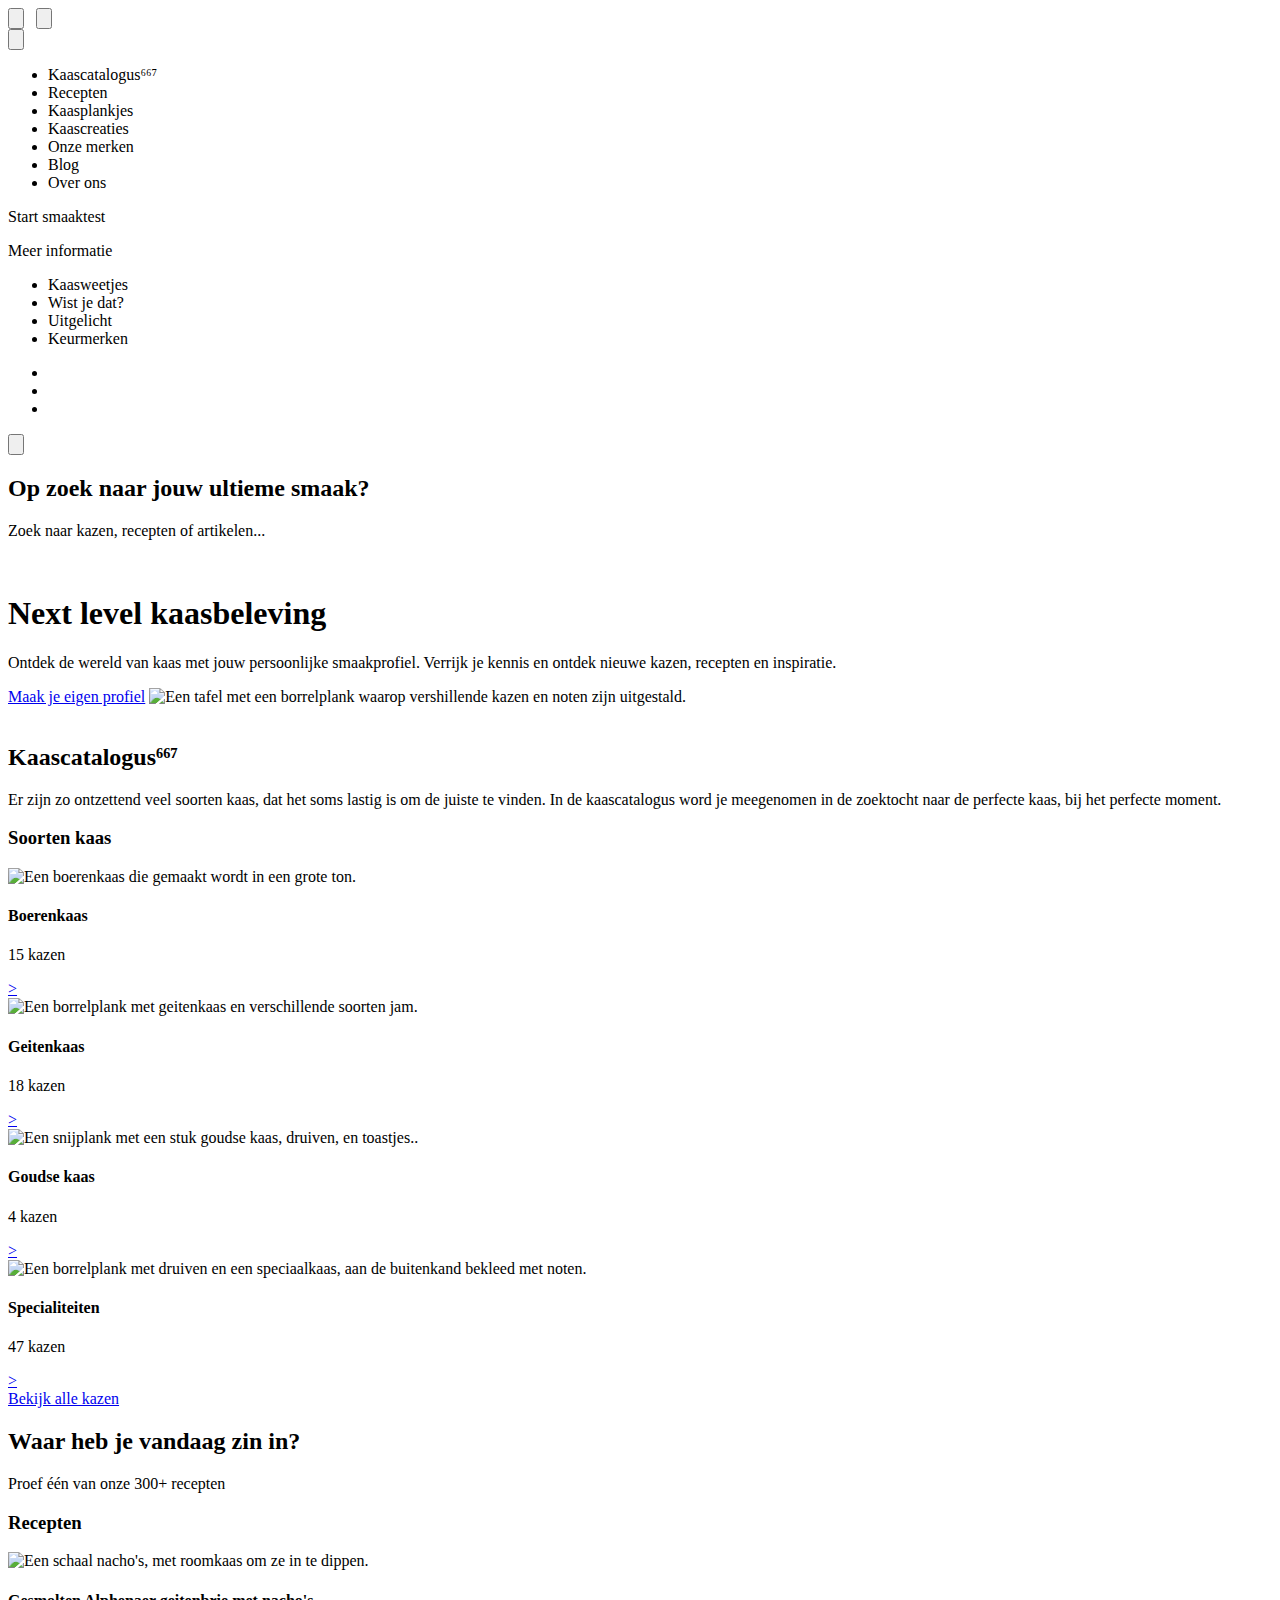
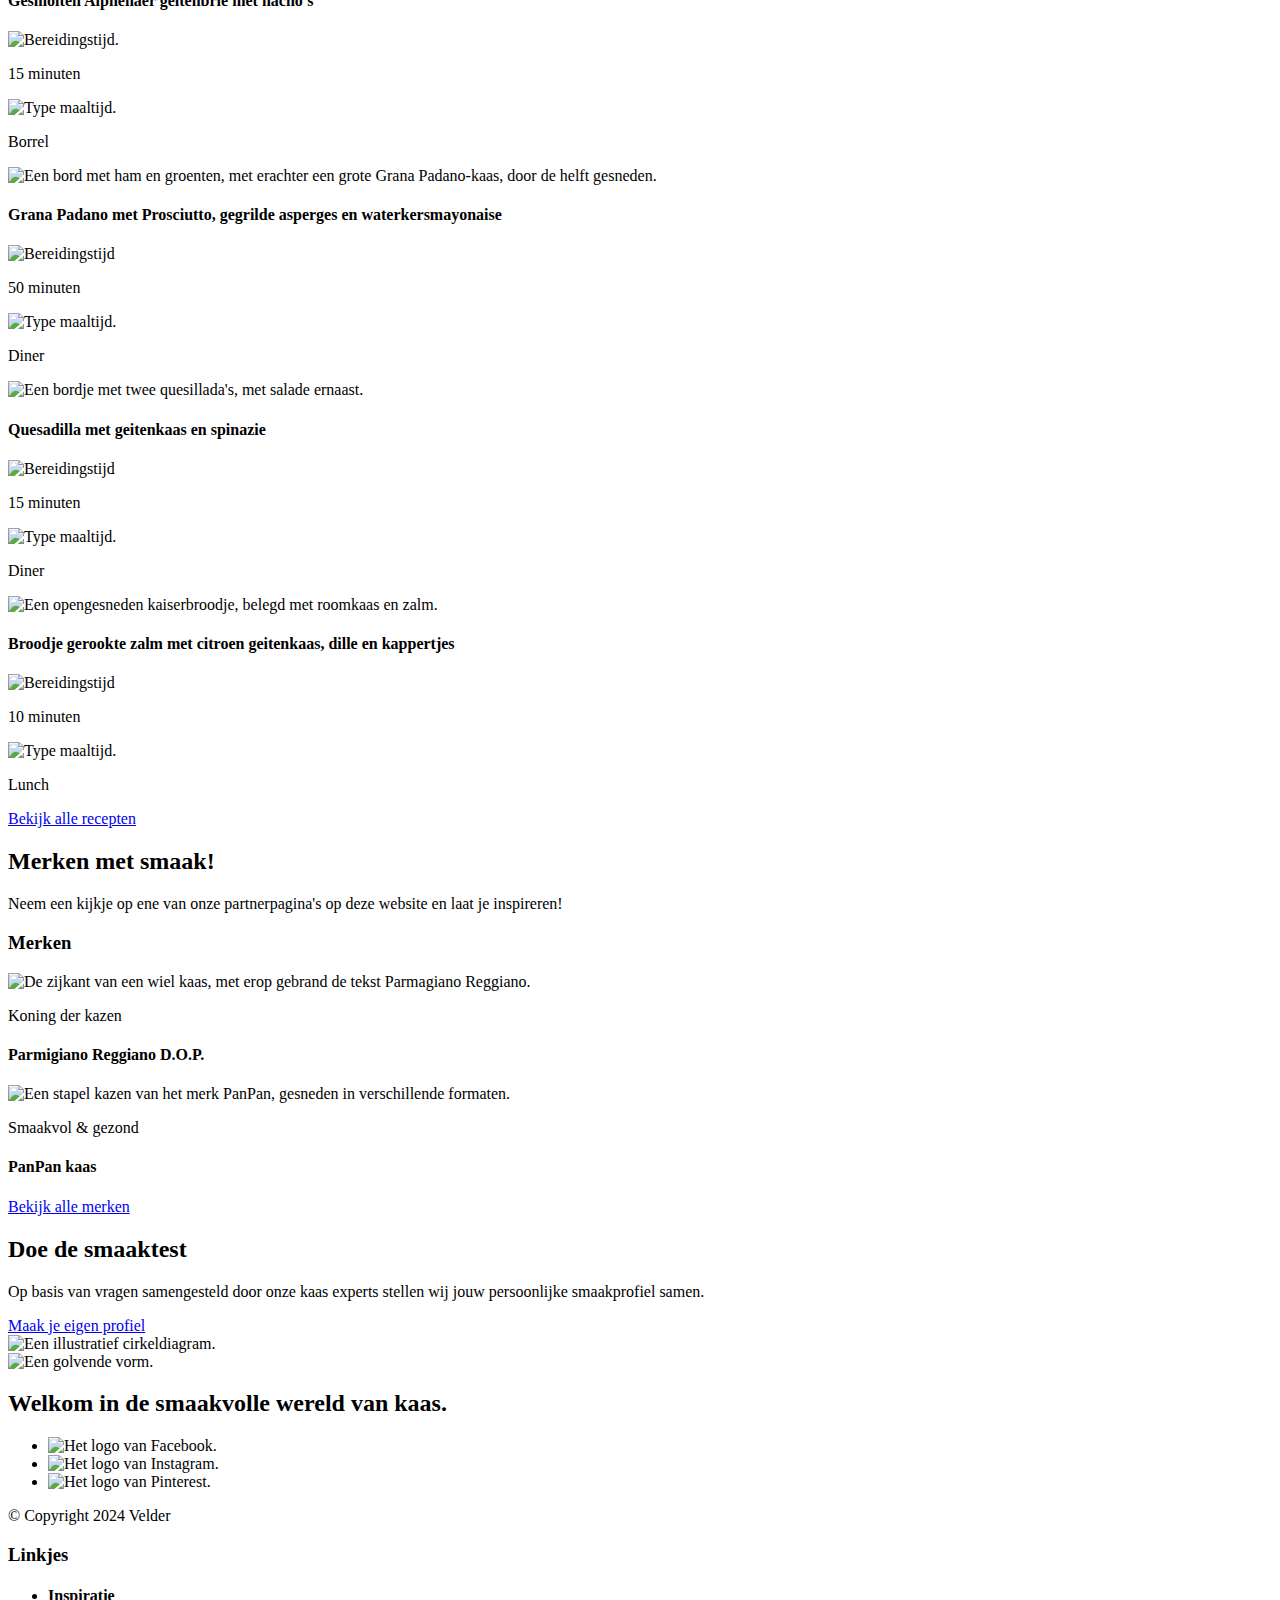
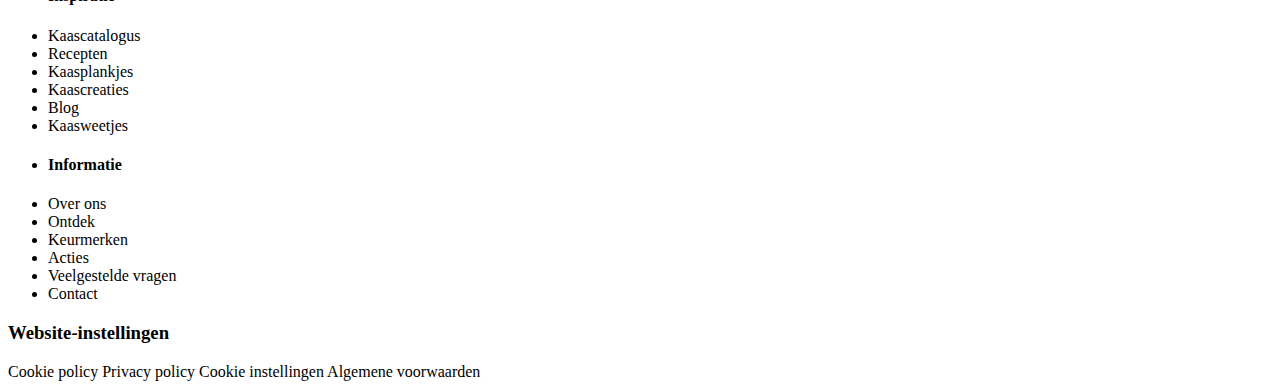
==== commit e5f7e435: "Add files via upload" ====
--- a/index.html
+++ b/index.html
@@ -1,212 +1,256 @@
 <!DOCTYPE html>
 <html lang="nl">
-<head>
+  <head>
     <meta charset="UTF-8">
     <meta name="viewport" content="width=device-width, initial-scale=1.0">
     <title>Alles over kaas - Kaas.nl</title>
-    <link rel="stylesheet" href="style.css">
+    <link rel="stylesheet" href="styles/style.css">
     <link rel="preconnect" href="https://fonts.googleapis.com">
     <link rel="preconnect" href="https://fonts.gstatic.com" crossorigin>
     <link href="https://fonts.googleapis.com/css2?family=Poppins:ital,wght@0,100;0,200;0,300;0,400;0,500;0,600;0,700;0,800;0,900;1,100;1,200;1,300;1,400;1,500;1,600;1,700;1,800;1,900&display=swap" rel="stylesheet">
-    <script src="script.js"></script>
-</head>
-<body class="index">
+  </head>
+  <body class="index">
     <header>
-        <nav>
-            <a href="#"><img src="images/menu_burger_wit.png" alt="Een hamburgermenu."></a>
-            <a href="index.html"><img src="images/menu_logo_wit.png" alt="Het logo van Kaas.nl."></a>
-            <a href="#"><img src="images/menu_account_wit.png" alt="Een account-icoontje."></a>
-            <a href="#"><img src="images/menu_zoek_wit.png" alt="Een zoeken-icoontje."></a>
-        </nav>
+      <nav>
+        <button id="hamburgerknop" aria-label="Hoofdmenu openen"><img src="images/menu_burger_wit.png" alt=""></button>
+        <a href="index.html" aria-label="Terug naar hoofdpagina"><img src="images/menu_logo_wit.png" alt=""></a>
+        <a href="#" aria-label="Accountpagina openen"><img src="images/menu_account_wit.png" alt=""></a>
+        <button id="zoekknop" aria-label="Zoekmenu openen"><img src="images/menu_zoek_wit.png" alt=""></button>
+      </nav>
     </header>
     <main>
-        <section class="kopstukje">
-            <h1>Next level kaasbeleving</h1>
-            <p>Ontdek de wereld van kaas met jouw persoonlijke smaakprofiel. Verrijk je kennis en ontdek nieuwe kazen, recepten en inspiratie.</p>
-            <a href="kaasprofiel.html">Maak je eigen profiel</a>
-            <img src="images/kaasplank.jpg" alt="Een tafel met een borrelplank waarop vershillende kazen en noten zijn uitgestald.">
-            <div>
-                <img src="images/inspireren_tekst.png" alt=".">
-                <img src="images/inspireren_pijl.png" alt=".">
-            </div>
+      <section class="hamburger hamburgerhidden" aria-label="Hoofdmenu">
+        <div>
+          <button id="hamburgerkruis" aria-label="Hoofdmenu sluiten"><img src="images/icon_kruisje.png" alt=""></button>
+          <nav>
+            <ul>
+              <li><a>Kaascatalogus⁶⁶⁷</a></li>
+              <li><a>Recepten</a></li>
+              <li><a>Kaasplankjes</a></li>
+              <li><a>Kaascreaties</a></li>
+              <li><a>Onze merken</a></li>
+              <li><a>Blog</a></li>
+              <li><a>Over ons</a></li>
+            </ul>
+          </nav>
+          <a>Start smaaktest</a>
+        </div>
+        <div>
+          <p>Meer informatie</p>
+          <ul aria-label="Relevante pagina's">
+            <li>Kaasweetjes</li>
+            <li>Wist je dat?</li>         
+            <li>Uitgelicht</li>
+            <li>Keurmerken</li>
+          </ul>
+          <ul aria-label="Sociale media-links">
+            <li><a href="#" aria-label="Naar Facebookpagina"><img src="images/icon_facebook.png" alt=""></a></li>
+            <li><a href="#" aria-label="Naar Instagrampagina"><img src="images/icon_insta.png" alt=""></a></li>
+            <li><a href="#" aria-label="Naar Pinterestpagina"><img src="images/icon_pinterest.png" alt=""></a></li>
+          </ul>
+        </div>
+      </section>
+      <section class="zoeken zoekenhidden" aria-label="Zoekmenu">
+        <div>
+          <button id="zoekkruis" aria-label="Zoekmenu sluiten"><img src="images/icon_kruisje.png" alt=""></button>
+        </div>
+        <h2>Op zoek naar jouw ultieme smaak?</h2>
+        <div>
+          <p>Zoek naar kazen, recepten of artikelen...</p>
+          <a href="#" aria-label="Zoeken"><img src="images/menu_zoek_wit.png" alt=""></a>
+        </div>
+      </section>
+      <section class="kopstukje">
+        <h1>Next level kaasbeleving</h1>
+        <p>Ontdek de wereld van kaas met jouw persoonlijke smaakprofiel. Verrijk je kennis en ontdek nieuwe kazen, recepten en inspiratie.</p>
+        <a href="kaasprofiel.html">Maak je eigen profiel</a>
+        <img src="images/kaasplank.jpg" alt="Een tafel met een borrelplank waarop vershillende kazen en noten zijn uitgestald.">
+        <div>
+          <img src="images/inspireren_tekst.png" alt="" aria-hidden="true">
+          <img src="images/inspireren_pijl.png" alt="" aria-hidden="true">
+        </div>
+      </section>
+      <section class="kaascatalogus">
+        <h2>Kaascatalogus<strong aria-hidden="true">⁶⁶⁷</strong></h2>
+        <p>Er zijn zo ontzettend veel soorten kaas, dat het soms lastig is om de juiste te vinden. In de kaascatalogus word je meegenomen in de zoektocht naar de perfecte kaas, bij het perfecte moment.</p>
+        <section> 
+          <h3>Soorten kaas</h3>
+          <article>
+            <img src="images/soort_boerenkaas.jpg" alt="Een boerenkaas die gemaakt wordt in een grote ton.">
+            <div>
+              <div>
+                <h4>Boerenkaas</h4>
+                <p>15 kazen</p>
+              </div>
+              <a href="#" aria-label="Naar deze pagina.">></a>
+            </div>
+          </article>
+          <article>
+            <img src="images/soort_geitenkaas.jpg" alt="Een borrelplank met geitenkaas en verschillende soorten jam.">
+            <div>
+              <div>
+                <h4>Geitenkaas</h4>
+                <p>18 kazen</p>
+              </div>
+              <a href="#" aria-label="Naar deze pagina.">></a>
+            </div>
+          </article>
+          <article>
+            <img src="images/soort_goudsekaas.jpg" alt="Een snijplank met een stuk goudse kaas, druiven, en toastjes..">
+            <div>
+              <div>
+                <h4>Goudse kaas</h4>
+                <p>4 kazen</p>
+              </div>    
+              <a href="#" aria-label="Naar deze pagina.">></a>
+            </div>    
+          </article>
+          <article>
+            <img src="images/soort_hollandsespecialiteiten.jpg" alt="Een borrelplank met druiven en een speciaalkaas, aan de buitenkand bekleed met noten.">
+            <div>
+              <div>
+                <h4>Specialiteiten</h4>
+                <p>47 kazen</p>
+              </div>    
+              <a href="#" aria-label="Naar deze pagina.">></a>
+            </div>
+          </article>
+        </section> 
+        <div class="gecentreerd">
+          <a href="#">Bekijk alle kazen</a>
+        </div>
+      </section>
+      <section class="recepten">      
+        <h2>Waar heb je vandaag <strong>zin in?</strong></h2>
+        <p>Proef één van onze 300+ recepten</p>
+        <section>
+          <h3>Recepten</h3>
+          <article>
+            <img src="images/recept_alpenhaer.jpg" alt="Een schaal nacho's, met roomkaas om ze in te dippen.">
+            <div>
+              <h4>Gesmolten Alphenaer geitenbrie met nacho's</h4>   
+              <div>
+                <img src="images/icon_klokje2.png" alt="Bereidingstijd.">
+                <p>15 minuten</p>
+                <img src="images/icon_borrel.png" alt="Type maaltijd.">
+                <p>Borrel</p>
+              </div> 
+            </div> 
+          </article>
+          <article>
+            <img src="images/recept_grana.jpg" alt="Een bord met ham en groenten, met erachter een grote Grana Padano-kaas, door de helft gesneden.">
+            <div>
+              <h4>Grana Padano met Prosciutto, gegrilde asperges en waterkersmayonaise</h4>   
+              <div>
+                <img src="images/icon_klokje2.png" alt="Bereidingstijd">
+                <p>50 minuten</p>   
+                <img src="images/icon_diner.png" alt="Type maaltijd.">
+                <p>Diner</p>
+              </div>
+            </div>
+          </article>
+          <article>
+            <img src="images/recept_quesillada.jpg" alt="Een bordje met twee quesillada's, met salade ernaast.">
+            <div>
+              <h4>Quesadilla met geitenkaas en spinazie</h4> 
+              <div>
+                <img src="images/icon_klokje2.png" alt="Bereidingstijd">
+                <p>15 minuten</p> 
+                <img src="images/icon_diner.png" alt="Type maaltijd.">
+                <p>Diner</p>
+              </div> 
+            </div>
+          </article>
+          <article>
+            <img src="images/recept_zalm.jpg" alt="Een opengesneden kaiserbroodje, belegd met roomkaas en zalm.">
+            <div>
+              <h4>Broodje gerookte zalm met citroen geitenkaas, dille en kappertjes</h4>
+              <div>
+                <img src="images/icon_klokje2.png" alt="Bereidingstijd">
+                <p>10 minuten</p>
+                <img src="images/icon_lunch.png" alt="Type maaltijd.">
+                <p>Lunch</p>
+              </div> 
+            </div>
+          </article>
         </section>
-        <section class="kaascatalogus">
-            <h2>Kaascatalogus<strong>⁶⁶⁷</strong></h2>
-            <p>Er zijn zo ontzettend veel soorten kaas, dat het soms lastig is om de juiste te vinden. In de kaascatalogus word je meegenomen in de zoektocht naar de perfecte kaas, bij het perfecte moment.</p>
-            <!-- laadbalkje -->
-            <section> 
-                <article>
-                    <img src="images/soort_boerenkaas.jpg" alt="Een boerenkaas die gemaakt wordt in een grote ton.">
-                    <div>
-                        <div>
-                            <h3>Boerenkaas</h3>
-                            <p>15 kazen</p>
-                        </div>
-                        <a>></a>
-                    </div>
-                </article>
-                <article>
-                    <img src="images/soort_geitenkaas.jpg" alt="Een borrelplank met geitenkaas en verschillende soorten jam.">
-                    <div>
-                        <div>
-                            <h3>Geitenkaas</h3>
-                            <p>18 kazen</p>
-                        </div>
-                        <a>></a>
-                    </div>
-                </article>
-                <article>
-                    <img src="images/soort_goudsekaas.jpg" alt="Een snijplank met een stuk goudse kaas, druiven, en toastjes..">
-                    <div>
-                        <div>
-                            <h3>Goudse kaas</h3>
-                            <p>4 kazen</p>
-                        </div>    
-                        <a>></a>
-                    </div>    
-                </article>
-                <article>
-                    <img src="images/soort_hollandsespecialiteiten.jpg" alt="Een borrelplank met druiven en een speciaalkaas, aan de buitenkand bekleed met noten.">
-                    <div>
-                        <div>
-                            <h3>Specialiteiten</h3>
-                            <p>47 kazen</p>
-                        </div>    
-                        <a>></a>
-                    </div>
-                </article>
-            </section> 
-        <a href="#">Bekijk alle kazen</a>
-        </section>
-        <section class="recepten">      
-            <h2>Waar heb je vandaag <strong>zin in?</strong></h2>
-            <p>Proef één van onze 300+ recepten</p>
-            <!-- laadbalkje -->
-            <section>
-                <article>
-                    <img src="images/recept_alpenhaer.jpg" alt="Een schaal nacho's, met roomkaas om ze in te dippen.">
-                    <div> 
-                        <h3>Gesmolten Alphenaer geitenbrie met nacho's</h3>   
-                        <div>
-                            <img src="images/icon_klokje2.png" alt="Een icoontje van een klokje.">
-                            <p>15 minuten</p>
-                            <img src="images/icon_borrel.png" alt="Een icoontje van een lunchmaaltijd.">
-                            <p>Borrel</p>
-                        </div> 
-                    </div> 
-                </article>
-                <article>
-                    <img src="images/recept_grana.jpg" alt="Een bord met ham en groenten, met erachter een grote Grana Padano-kaas, door de helft gesneden.">
-                    <div>
-                        <h3>Grana Padano met Prosciutto, gegrilde asperges en waterkersmayonaise</h3>   
-                        <div>
-                            <img src="images/icon_klokje2.png" alt="Een icoontje van een klokje.">
-                            <p>50 minuten</p>   
-                            <img src="images/icon_diner.png" alt="Een icoontje van een dinermaaltijd.">
-                            <p>Diner</p>
-                        </div>
-                    </div>
-                </article>
-                <article>
-                    <img src="images/recept_quesillada.jpg" alt="Een bordje met twee quesillada's, met salade ernaast.">
-                    <div>
-                        <h3>Quesadilla met geitenkaas en spinazie</h3> 
-                        <div>
-                            <img src="images/icon_klokje2.png" alt="Een icoontje van een klokje.">
-                            <p>15 minuten</p> 
-                            <img src="images/icon_diner.png" alt="Een icoontje van een dinermaaltijd.">
-                            <p>Diner</p>
-                        </div> 
-                    </div>
-                </article>
-                <article>
-                    <img src="images/recept_zalm.jpg" alt="Een opengesneden kaiserbroodje, belegd met roomkaas en zalm.">
-                    <div>
-                        <h3>Broodje gerookte zalm met citroen geitenkaas, dille en kappertjes</h3>
-                        <div>
-                            <img src="images/icon_klokje2.png" alt="Een icoontje van een klokje.">
-                            <p>10 minuten</p>
-                            <img src="images/icon_lunch.png" alt="Een icoontje van een lunchmaaltijd.">
-                            <p>Lunch</p>
-                        </div> 
-                    </div>
-                </article>
-            </section>
+          <div class="gecentreerd">
             <a href="#">Bekijk alle recepten</a>
-        </section>
-        <section class="merken">
+          </div>
+      </section>
+      <section class="merken">
         <h2>Merken met <strong>smaak!</strong></h2>
         <p>Neem een kijkje op ene van onze partnerpagina's op deze website en laat je inspireren!</p>
-            <section>
-                <article>
-                    <img src="images/merken_parmagiano.jpg" alt="De zijkant van een wiel kaas, met erop gebrand de tekst Parmagiano Reggiano.">
-                    <div>
-                        <p>Koning der kazen</p>
-                        <h3>Parmigiano Reggiano D.O.P.</h3>
-                    </div>
-                </article>
-                <article>
-                    <img src="images/merken_panpan.jpg" alt="Een stapel kazen van het merk PanPan, gesneden in verschillende formaten.">
-                    <div>
-                        <p>Smaakvol & gezond</p>
-                        <h3>PanPan kaas</h3>
-                    </div>
-                </article>
-            </section>
-            <a>Bekijk alle merken</a>
+        <section>
+          <h3>Merken</h3>
+          <article>
+            <img src="images/merken_parmagiano.jpg" alt="De zijkant van een wiel kaas, met erop gebrand de tekst Parmagiano Reggiano.">
+            <div>
+              <p>Koning der kazen</p>
+              <h4>Parmigiano Reggiano D.O.P.</h4>
+            </div>
+          </article>
+          <article>
+            <img src="images/merken_panpan.jpg" alt="Een stapel kazen van het merk PanPan, gesneden in verschillende formaten.">
+            <div>
+              <p>Smaakvol & gezond</p>
+              <h4>PanPan kaas</h4>
+            </div>
+          </article>
         </section>
+        <div class="gecentreerd">
+          <a href="#">Bekijk alle merken</a>
+        </div>
+      </section>
+      <div class="gecentreerd">
         <section class="smaaktest">
-                <h2>Doe de smaaktest</h2>
-                <p>Op basis van vragen samengesteld door onze kaas experts stellen wij jouw persoonlijke smaakprofiel samen.</p>
-                <a href="kaasprofiel.html">Maak je eigen profiel</a>
-                <img src="images/kaasdiagram.svg" alt="Een illustratief cirkeldiagram.">
+          <h2>Doe de smaaktest</h2>
+          <p>Op basis van vragen samengesteld door onze kaas experts stellen wij jouw persoonlijke smaakprofiel samen.</p>
+          <div class="gecentreerd">
+            <a href="kaasprofiel.html">Maak je eigen profiel</a>
+          </div>
+          <img src="images/kaasdiagram.svg" alt="Een illustratief cirkeldiagram.">
         </section>
+      </div>
     </main>
     <footer>
-        <h2>Welkom in de smaakvolle wereld van kaas.</h2>
+      <img src="images/footervawe.svg" alt="Een golvende vorm." aria-hidden="true">
+      <h2>Welkom in de smaakvolle wereld van kaas.</h2>
+      <ul class="gecentreerd" aria-label="Sociale Media-links">
+        <li><a aria-label="Facebookpagina openen"><img src="images/icon_facebook.png" alt="Het logo van Facebook."></a></li>
+        <li><a aria-label="Instagrampagina openen"><img src="images/icon_insta.png" alt="Het logo van Instagram."></a></li>
+        <li><a aria-label="Pinterestpagina openen"><img src="images/icon_pinterest.png" alt="Het logo van Pinterest."></a></li>
+      </ul>
+      <p>© Copyright 2024 Velder</p>
+      <section class="gecentreerd" aria-label="Relevante links">
+        <h3>Linkjes</h3>
         <ul>
-            <a><img src="images/icon_facebook.png" alt="Het logo van Facebook."></a>
-            <a><img src="images/icon_insta.png" alt="Het logo van Instagram."></a>
-            <a><img src="images/icon_pinterest.png" alt="Het logo van Pinterest."></a>
+          <li><h4>Inspiratie</h4></li>
+          <li><a>Kaascatalogus</a></li>
+          <li><a>Recepten</a></li>
+          <li><a>Kaasplankjes</a></li>
+          <li><a>Kaascreaties</a></li>
+          <li><a>Blog</a></li>
+          <li><a>Kaasweetjes</a></li>
         </ul>
-        <p>© Copyright 2024 Velder</p>
-        <section>
-            <ul>
-                <li><h3>Inspiratie</h3></li>
-                <li><a>Kaascatalogus</a></li>
-                <li><a>Recepten</a></li>
-                <li><a>Kaasplankjes</a></li>
-                <li><a>Kaascreaties</a></li>
-                <li><a>Blog</a></li>
-                <li><a>Kaasweetjes</a></li>
-            </ul>
-            <ul>
-                <li><h3>Informatie</h3></li>
-                <li><a>Over ons</a></li>
-                <li><a>Ontdek</a></li>
-                <li><a>Keurmerken</a></li>
-                <li><a>Acties</a></li>
-                <li><a>Veelgestelde vragen</a></li>
-                <li><a>Contact</a></li>
-            </ul>
-            <!-- VERDWIJNT OP MOBILE!
-                 <ul>
-                <h3>Segmenten</h3>
-                <a>Verse kaas</a>
-                <a>Goudse kaas</a>
-                <a>Boerenkaas</a>
-                <a>Geitenkaas</a>
-                <a>Hollandse kazen</a>
-            </ul> -->
-        </section>
-        <section>
-            <a>Cookie policy</a>
-            <a>Privacy policy</a>
-            <a>Cookie instellingen</a>
-            <a>Algemene voorwaarden</a>          
-            <!-- <p>Website door:</p>
-            <a>MBU</a> -->
-        </section>
+        <ul>
+          <li><h4>Informatie</h4></li>
+          <li><a>Over ons</a></li>
+          <li><a>Ontdek</a></li>
+          <li><a>Keurmerken</a></li>
+          <li><a>Acties</a></li>
+          <li><a>Veelgestelde vragen</a></li>
+          <li><a>Contact</a></li>
+        </ul>
+      </section>
+      <section>
+        <h3>Website-instellingen</h3>
+        <a>Cookie policy</a>
+        <a>Privacy policy</a>
+        <a>Cookie instellingen</a>
+        <a>Algemene voorwaarden</a>          
+      </section>
     </footer>
-</body>
+    <script src="scripts/script.js"></script>
+  </body>
 </html>